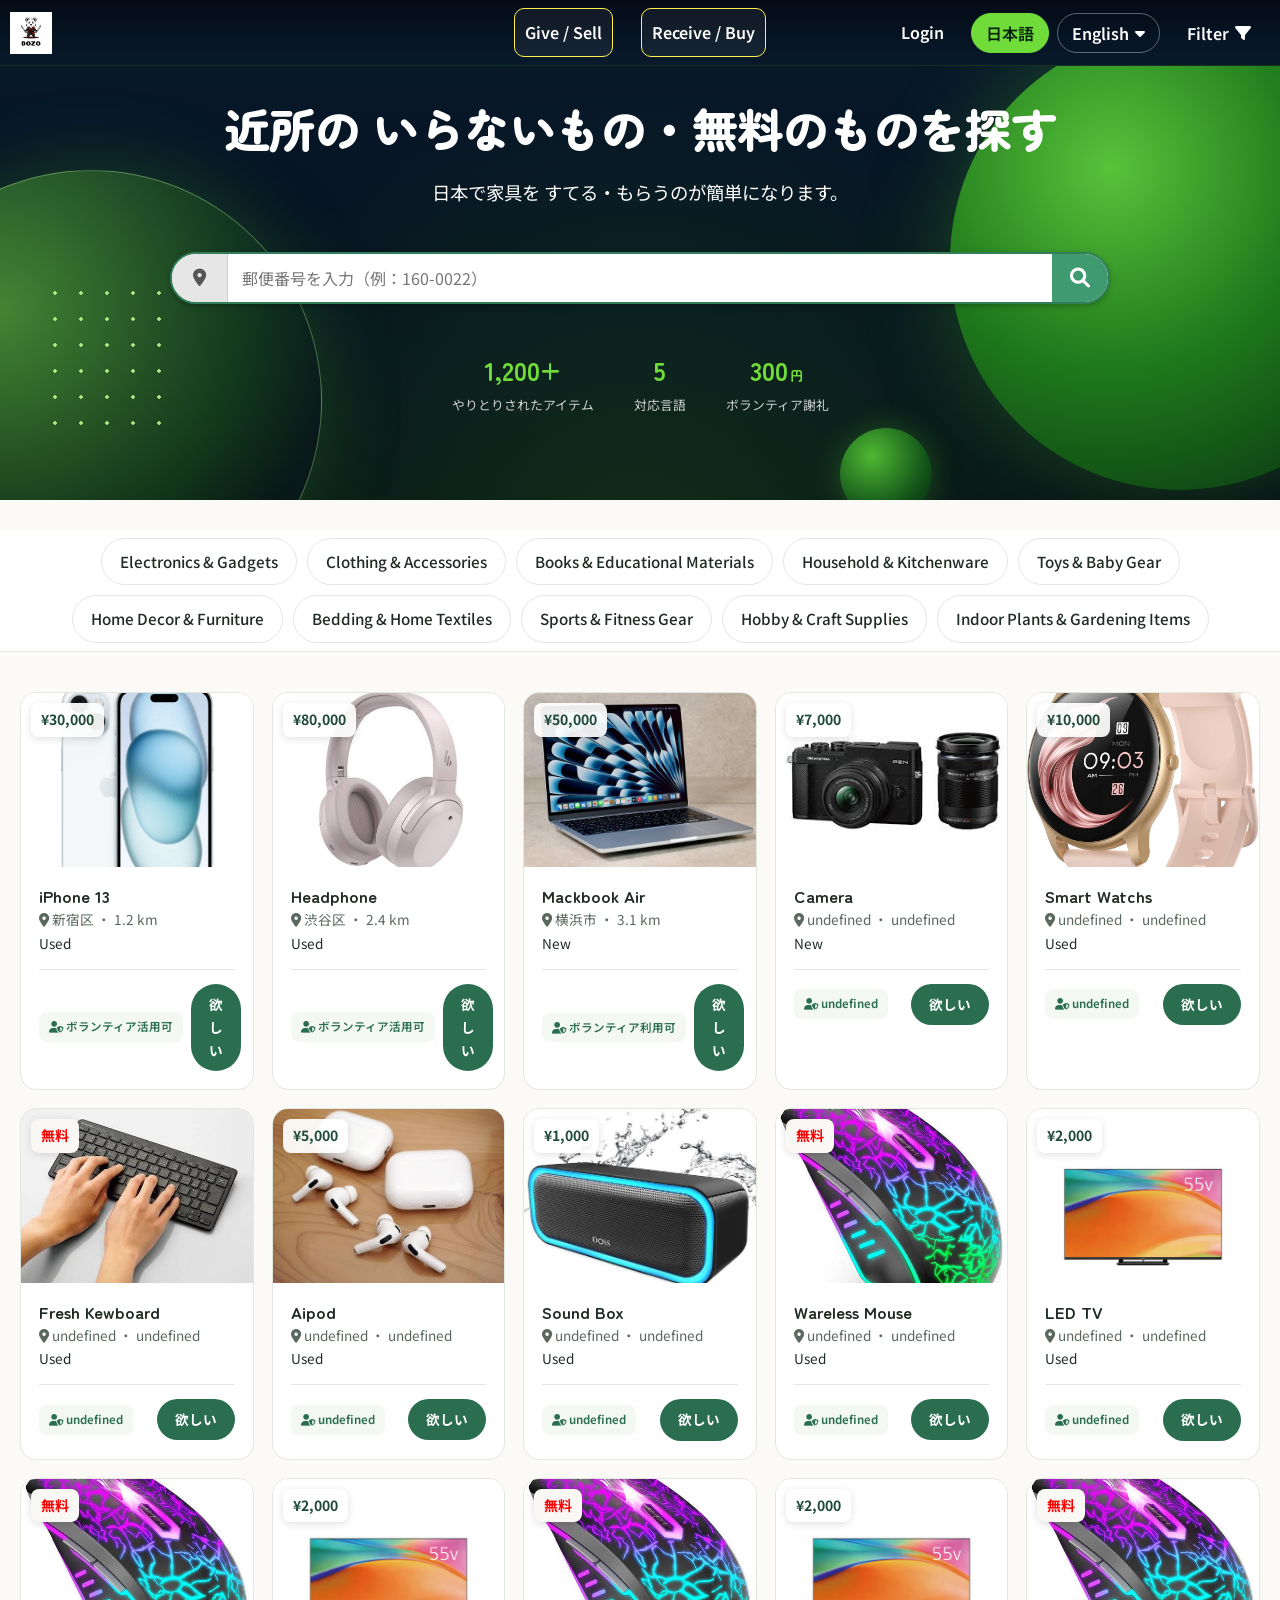
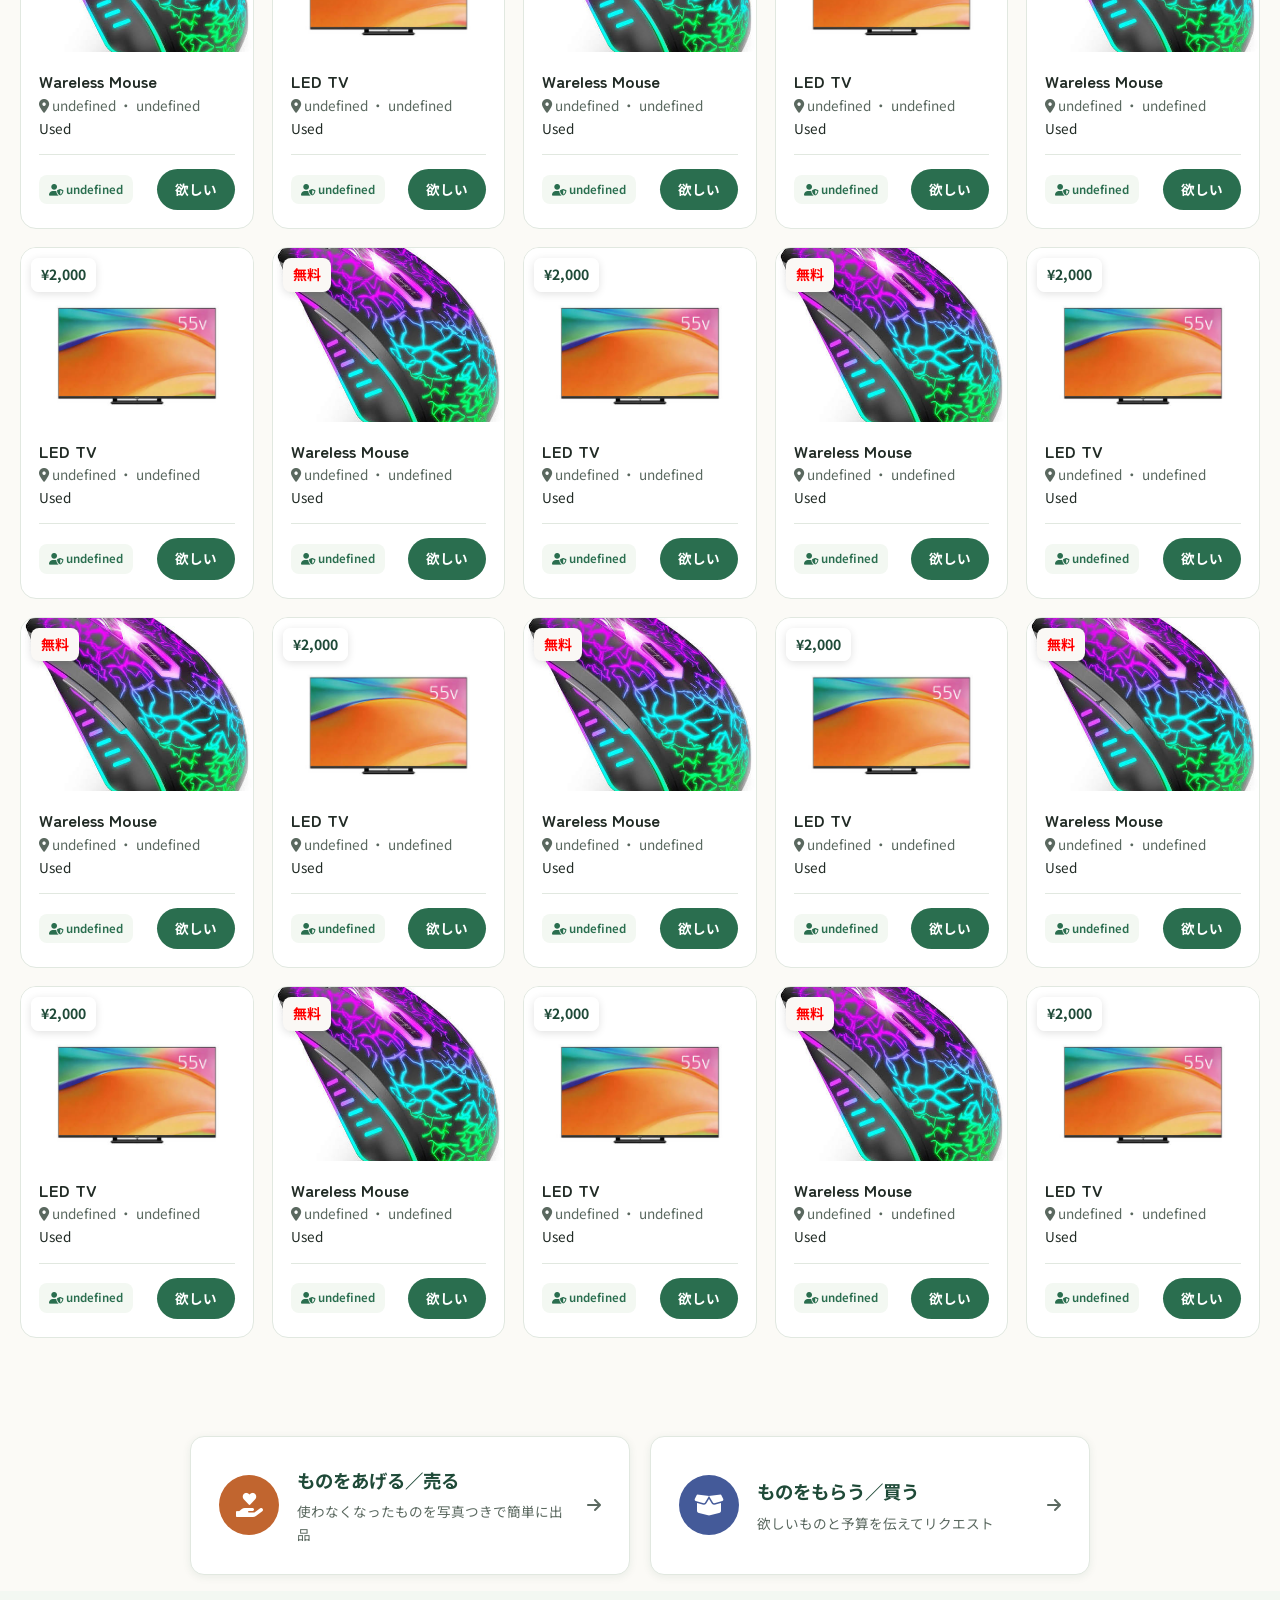
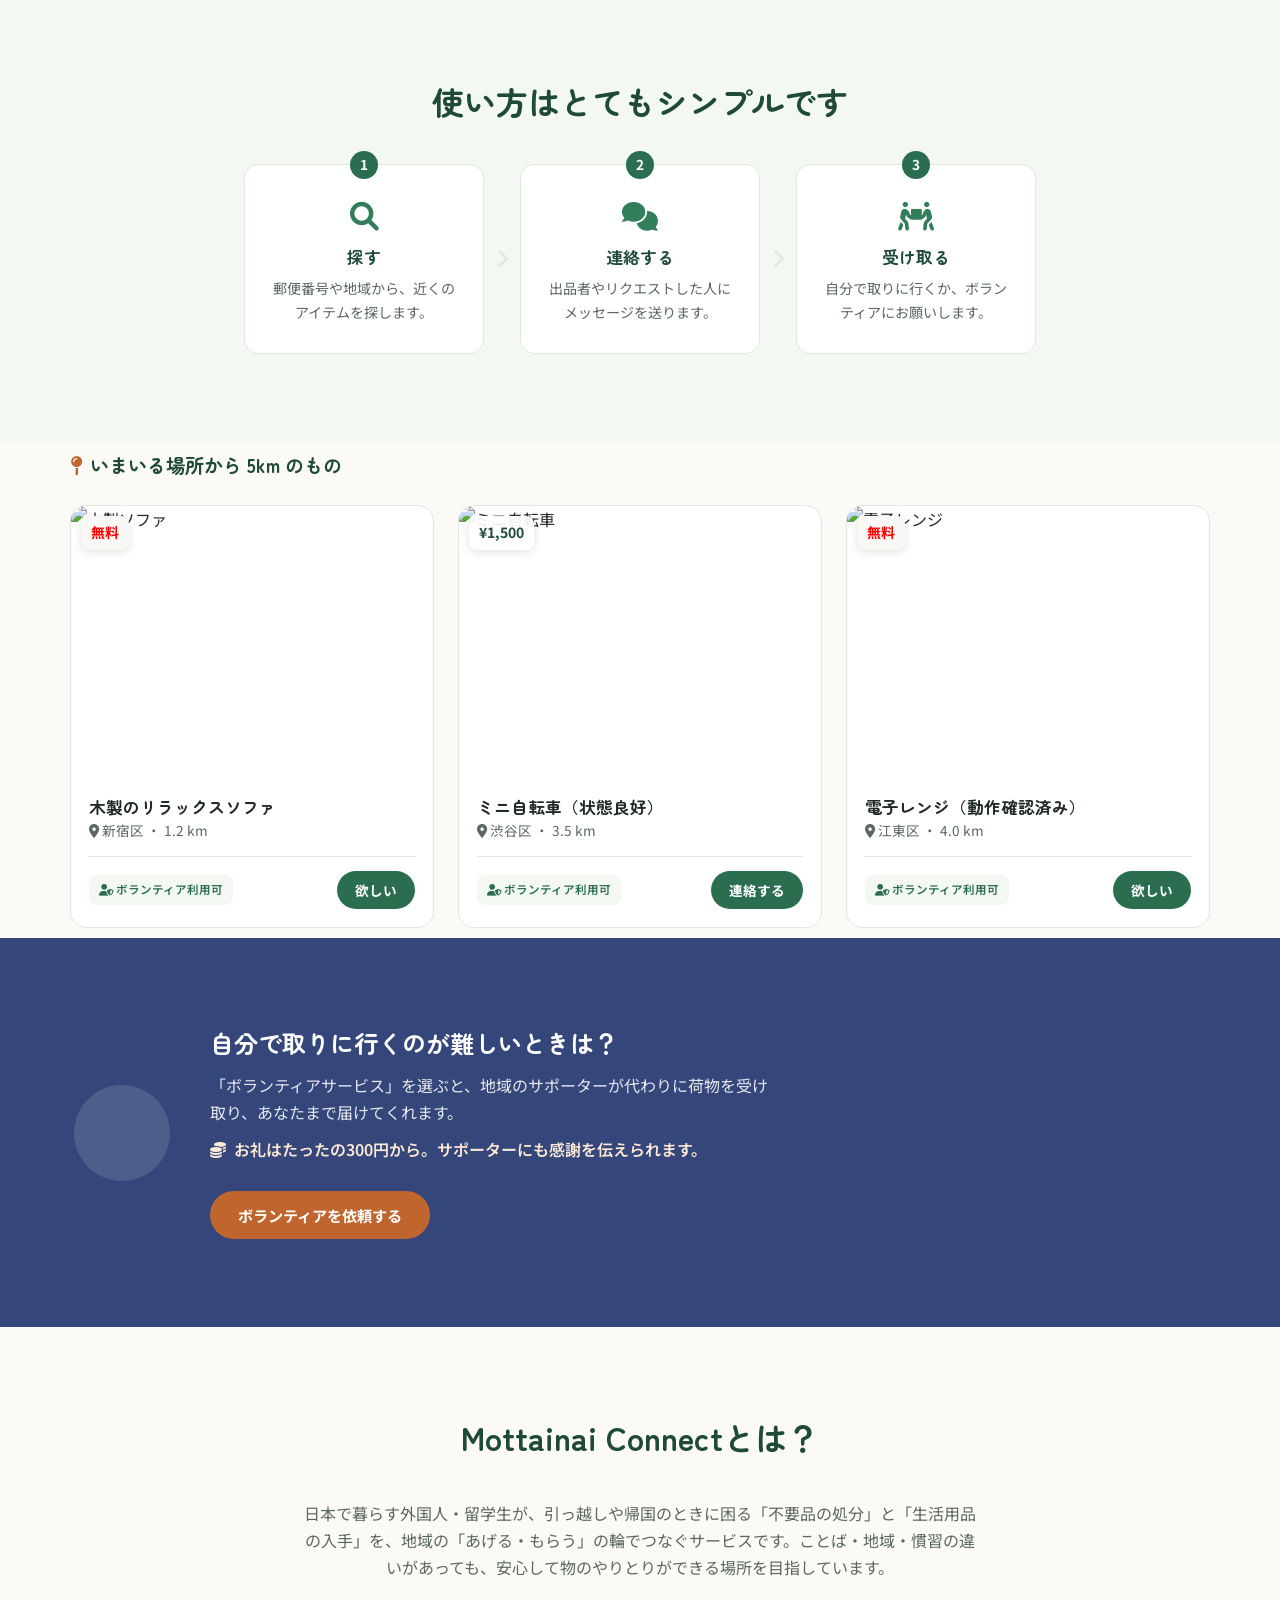
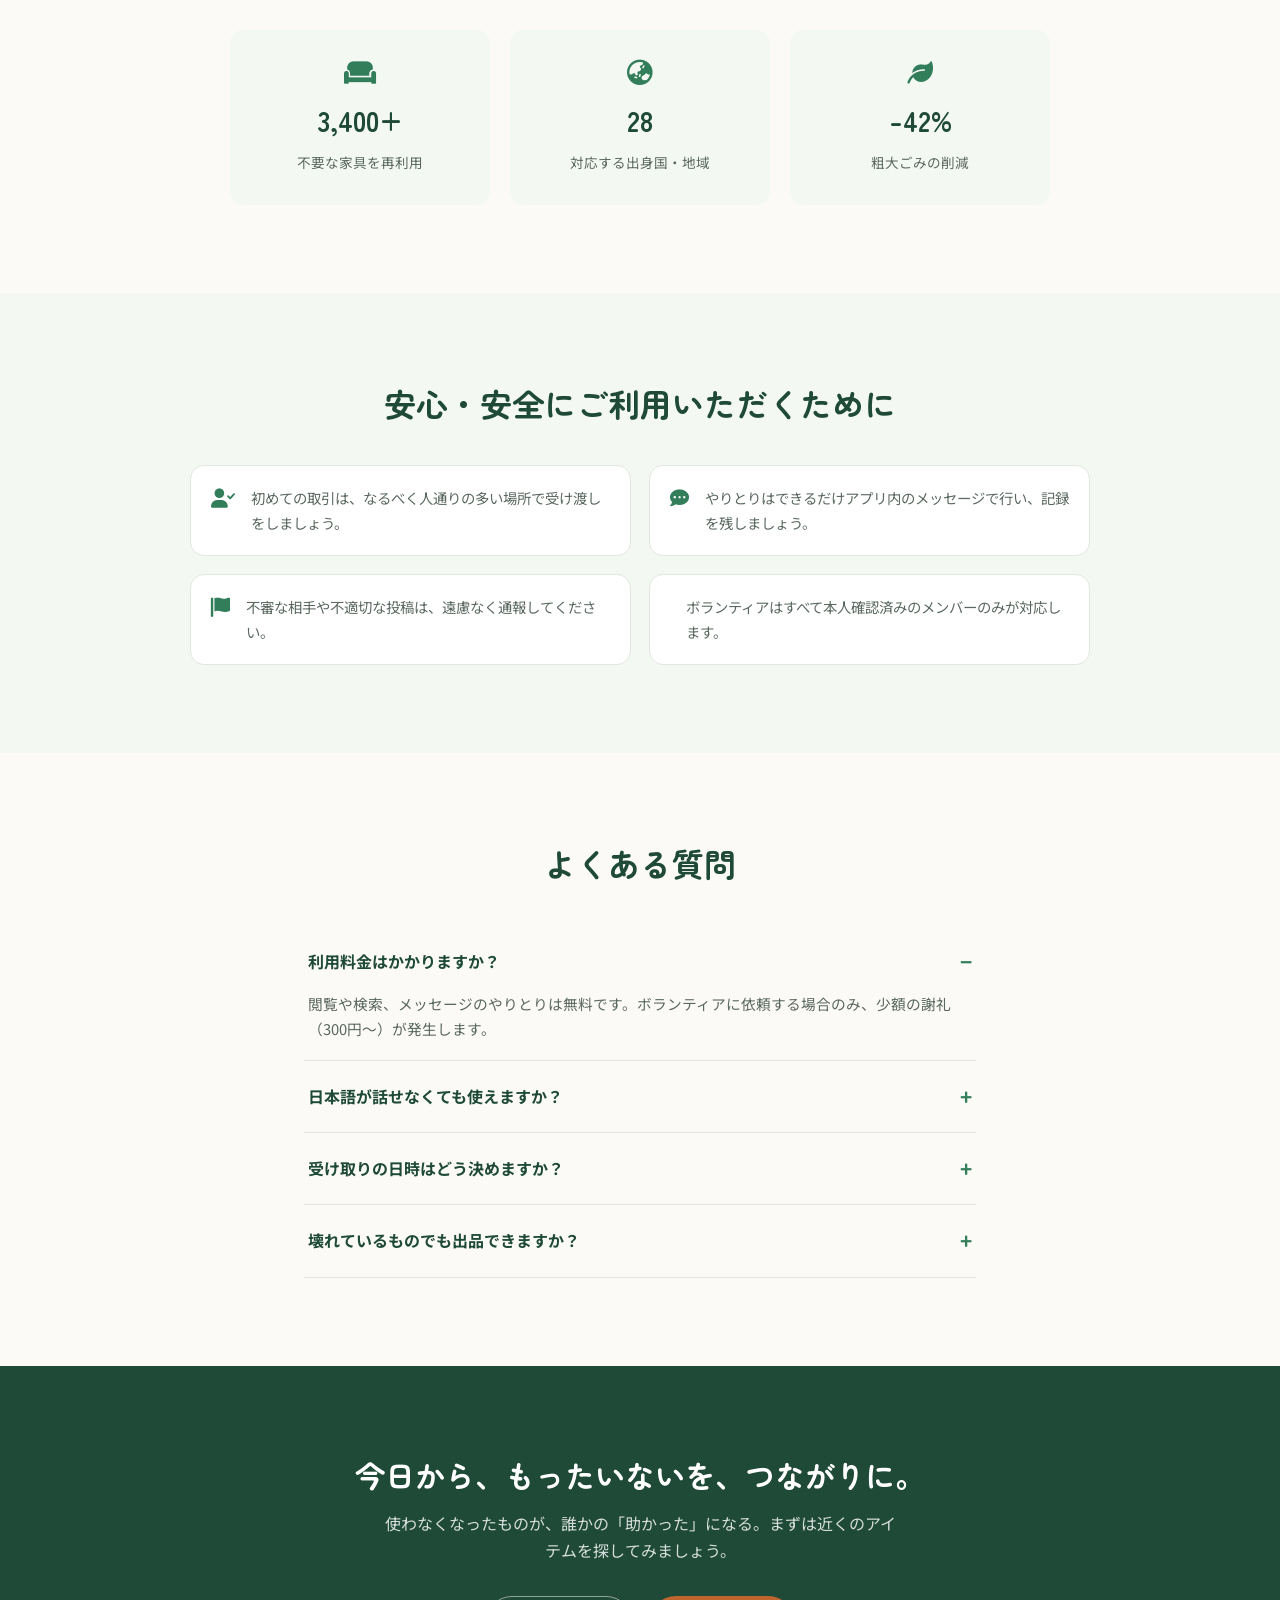
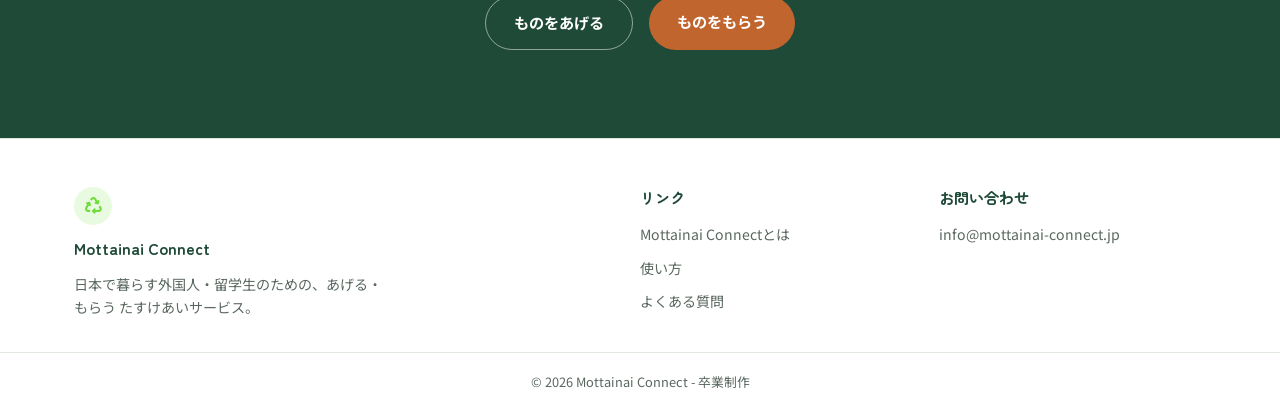
==== index.html @ af6ddc09 "continue" ====
<!DOCTYPE html>
<html lang="ja" id="html-tag">
<head>
<meta charset="UTF-8">
<meta name="viewport" content="width=device-width, initial-scale=1.0">
<title id="page-title">Mottainai Connect - 卒業制作</title>
<meta name="description" content="Mottainai Connect - 日本で暮らす外国人・留学生のための「あげる・もらう」たすけあいサービス">

<!-- Font Awesome (既存のまま) -->
<link rel="stylesheet" href="https://cdnjs.cloudflare.com/ajax/libs/font-awesome/6.0.0/css/all.min.css">

<!-- Google Fonts: 見出し用に丸みのある親しみやすい書体、本文用に多言語対応の書体を使用 -->
<link rel="preconnect" href="https://fonts.googleapis.com">
<link rel="preconnect" href="https://fonts.gstatic.com" crossorigin>
<link href="https://fonts.googleapis.com/css2?family=Zen+Maru+Gothic:wght@500;700;900&family=Noto+Sans+JP:wght@400;500;700&family=Noto+Sans+Bengali:wght@400;500;700&family=Noto+Sans+Devanagari:wght@400;500;700&family=Noto+Sans+SC:wght@400;500;700&family=Noto+Sans:wght@400;500;700&family=Noto+Sans+Tamil:wght@400;500;700&family=Noto+Sans+Myanmar:wght@400;500;700&family=Noto+Sans+KR:wght@400;500;700&display=swap" rel="stylesheet">

<link rel="stylesheet" href="css/style.css">
<link rel="stylesheet" href="css/navbar.css">
<link rel="stylesheet" href="css/filter.css">
<link rel="stylesheet" href="css/category.css">
<link rel="stylesheet" href="css/product-card.css">
</head>
<body>
    
    <!-- Shared header is inserted by js/components.js -->
    <div id="site-header"></div>
<!-- ==========================================================
     ヒーロー / 検索セクション
     ========================================================== -->
<section class="hero-section">
    <div class="hero-shape" aria-hidden="true"></div>
    <div class="container hero-inner">

        <h1 class="hero-title" id="hero-title" data-i18n="hero.title" data-i18n-html="true">
            近所の いらないもの・無料のものを探す
        </h1>
        <p class="hero-subtitle" id="hero-subtitle" data-i18n="hero.subtitle" data-i18n-html="true">
            日本で家具を すてる・もらうのが簡単になります。
        </p>

        <form class="search-box" id="search-form">
            <button type="button" class="location-button" id="location-button">
                <i class="fa-solid fa-location-dot"></i>
            </button>
            <input type="text" id="search-input" class="search-input" data-i18n-placeholder="hero.searchPlaceholder" placeholder="郵便番号を入力（例：160-0022）">
            <button type="submit" class="btn-search" id="btn-search" aria-label="検索">
                <i class="fa-solid fa-magnifying-glass"></i>
                <span class="sr-only"data-i18n="hero.searchBtn">検索</span>
            </button>
        </form>

        <div class="hero-stats">
            <div class="hero-stat">
                <span class="hero-stat-num">1,200+</span>
                <span class="hero-stat-label" data-i18n="hero.stat1">やりとりされたアイテム</span>
            </div>
            <div class="hero-stat">
                <span class="hero-stat-num">5</span>
                <span class="hero-stat-label" data-i18n="hero.stat2">対応言語</span>
            </div>
            <div class="hero-stat">
                <span class="hero-stat-num">300<span class="yen">円</span></span>
                <span class="hero-stat-label" data-i18n="hero.stat3">ボランティア謝礼</span>
            </div>
        </div>
    </div>
</section>

<!-- hero-section shesh -->

<!-- ===== Category section (NEW) ===== -->
<section class="category-section" id="categories">
    <nav class="cat-tabs" aria-label="Categories">
        <a href="#cat-electronics" data-i18n="cat.electronics">Electronics & Gadgets</a>
        <a href="#cat-clothing" data-i18n="cat.clothing">Clothing & Accessories</a>
        <a href="#cat-books" data-i18n="cat.books">Books & Educational Materials</a>
        <a href="#cat-household" data-i18n="cat.household">Household & Kitchenware</a>
        <a href="#cat-toy" data-i18n="cat.toys">Toys & Baby Gear</a>
        <a href="#cat-furniture" data-i18n="cat.furniture">Home Decor & Furniture</a>
        <a href="#cat-bedding" data-i18n="cat.bedding">Bedding & Home Textiles</a>
        <a href="#cat-sports" data-i18n="cat.sports">Sports & Fitness Gear</a>
        <a href="#cat-hobby" data-i18n="cat.hobby">Hobby & Craft Supplies</a>
        <a href="#cat-indoor" data-i18n="cat.gardening">Indoor Plants & Gardening Items</a>
    </nav>

</section>

<!-- ===== Product section ===== -->

<section class="products-section">
        <div class="product-grid" id="electronics-products">
        </div>
</section>


<!-- ==========================================================
     メインアクション（あげる／もらう）
     ========================================================== -->
<section class="action-section">
    <div class="container">
        <div class="action-grid">

            <a href="give-item.html" class="btn-action btn-give">
                <span class="action-icon"><i class="fa-solid fa-hand-holding-heart"></i></span>
                <span class="action-body">
                    <span class="action-text" data-i18n="actions.giveTitle">ものをあげる／売る</span>
                    <span class="action-desc" data-i18n="actions.giveDesc">使わなくなったものを写真つきで簡単に出品</span>
                </span>
                <i class="fa-solid fa-arrow-right action-arrow"></i>
            </a>

            <a href="receive-item.html" class="btn-action btn-receive">
                <span class="action-icon"><i class="fa-solid fa-box-open"></i></span>
                <span class="action-body">
                    <span class="action-text" data-i18n="actions.receiveTitle">ものをもらう／買う</span>
                    <span class="action-desc" data-i18n="actions.receiveDesc">欲しいものと予算を伝えてリクエスト</span>
                </span>
                <i class="fa-solid fa-arrow-right action-arrow"></i>
            </a>

        </div>
    </div>
</section>

<!-- ==========================================================
     使い方セクション（①探す→②連絡する→③受け取る）
     ========================================================== -->
<section class="how-section" id="how">
    <div class="container">
        <h2 class="section-title" data-i18n="how.title">使い方はとてもシンプルです</h2>
        <div class="how-grid">
            <div class="how-step">
                <span class="how-num">1</span>
                <i class="fa-solid fa-magnifying-glass how-icon"></i>
                <h3 data-i18n="how.step1Title">探す</h3>
                <p data-i18n="how.step1Desc">郵便番号や地域から、近くのアイテムを探します。</p>
            </div>
            <div class="how-connector" aria-hidden="true"><i class="fa-solid fa-chevron-right"></i></div>
            <div class="how-step">
                <span class="how-num">2</span>
                <i class="fa-solid fa-comments how-icon"></i>
                <h3 data-i18n="how.step2Title">連絡する</h3>
                <p data-i18n="how.step2Desc">出品者やリクエストした人にメッセージを送ります。</p>
            </div>
            <div class="how-connector" aria-hidden="true"><i class="fa-solid fa-chevron-right"></i></div>
            <div class="how-step">
                <span class="how-num">3</span>
                <i class="fa-solid fa-people-carry-box how-icon"></i>
                <h3 data-i18n="how.step3Title">受け取る</h3>
                <p data-i18n="how.step3Desc">自分で取りに行くか、ボランティアにお願いします。</p>
            </div>
        </div>
    </div>
</section>

<!-- ==========================================================
     近くのアイテム
     ========================================================== -->
<main class="container products-section">
    <h2 class="section-heading">
        <i class="fa-solid fa-map-pin pin-icon"></i>
        <span id="section-heading" data-i18n="products.heading">いまいる場所から 5km のもの</span>
    </h2>

    <div class="products-grid">

        <article class="product-card">
            <div class="card-image-box">
                <img src="https://images.unsplash.com/photo-1592078615290-033ee584e267?q=80&w=400" alt="木製ソファ" class="product-image" loading="lazy">
                <span class="badge badge-free" data-i18n="p1.badge">無料</span>
            </div>
            <div class="card-body">
                <div class="card-info">
                    <h3 class="product-title" data-i18n="p1.title">木製のリラックスソファ</h3>
                    <p class="product-meta"><i class="fa-solid fa-location-dot"></i> <span data-i18n="p1.location">新宿区</span> ・ <span data-i18n="p1.distance">1.2 km</span></p>
                </div>
                <div class="card-footer">
                    <span class="volunteer-badge"><i class="fa-solid fa-user-shield"></i> <span data-i18n="common.volunteerOk">ボランティア利用可</span></span>
                    <button class="btn-take" data-i18n="p1.btn">欲しい</button>
                </div>
            </div>
        </article>

        <article class="product-card">
            <div class="card-image-box">
                <img src="https://images.unsplash.com/photo-1485965120184-e220f721d03e?q=80&w=400" alt="ミニ自転車" class="product-image" loading="lazy">
                <span class="badge badge-price">¥1,500</span>
            </div>
            <div class="card-body">
                <div class="card-info">
                    <h3 class="product-title" data-i18n="p2.title">ミニ自転車（状態良好）</h3>
                    <p class="product-meta"><i class="fa-solid fa-location-dot"></i> <span data-i18n="p2.location">渋谷区</span> ・ <span data-i18n="p2.distance">3.5 km</span></p>
                </div>
                <div class="card-footer">
                    <span class="volunteer-badge"><i class="fa-solid fa-user-shield"></i> <span data-i18n="common.volunteerOk">ボランティア利用可</span></span>
                    <button class="btn-take" data-i18n="p2.btn">連絡する</button>
                </div>
            </div>
        </article>

        <article class="product-card">
            <div class="card-image-box">
                <img src="https://images.unsplash.com/photo-1584568694244-14fbdf83bd30?q=80&w=400" alt="電子レンジ" class="product-image" loading="lazy">
                <span class="badge badge-free" data-i18n="p1.badge">無料</span>
            </div>
            <div class="card-body">
                <div class="card-info">
                    <h3 class="product-title" data-i18n="p3.title">電子レンジ（動作確認済み）</h3>
                    <p class="product-meta"><i class="fa-solid fa-location-dot"></i> <span data-i18n="p3.location">江東区</span> ・ <span data-i18n="p3.distance">4.0 km</span></p>
                </div>
                <div class="card-footer">
                    <span class="volunteer-badge"><i class="fa-solid fa-user-shield"></i> <span data-i18n="common.volunteerOk">ボランティア利用可</span></span>
                    <button class="btn-take" data-i18n="p1.btn">欲しい</button>
                </div>
            </div>
        </article>

    </div>
</main>

<!-- ==========================================================
     ボランティアセクション
     ========================================================== -->
<section class="volunteer-section">
    <div class="container volunteer-inner">
        <div class="volunteer-icon"><i class="fa-solid fa-hands-holding-circle"></i></div>
        <div class="volunteer-text">
            <h2 data-i18n="volunteer.title">自分で取りに行くのが難しいときは？</h2>
            <p data-i18n="volunteer.body">「ボランティアサービス」を選ぶと、地域のサポーターが代わりに荷物を受け取り、あなたまで届けてくれます。</p>
            <p class="volunteer-bonus"><i class="fa-solid fa-coins"></i> <span data-i18n="volunteer.bonus">お礼はたったの300円から。サポーターにも感謝を伝えられます。</span></p>
            <button class="btn-cta-volunteer" data-i18n="volunteer.cta">ボランティアを依頼する</button>
        </div>
    </div>
</section>

<!-- ==========================================================
     Mottainai Connectとは？ / 統計
     ========================================================== -->
<section class="about-section" id="about">
    <div class="container">
        <h2 class="section-title" data-i18n="about.title">Mottainai Connectとは？</h2>
        <p class="about-body" data-i18n="about.body">日本で暮らす外国人・留学生が、引っ越しや帰国のときに困る「不要品の処分」と「生活用品の入手」を、地域の「あげる・もらう」の輪でつなぐサービスです。ことば・地域・慣習の違いがあっても、安心して物のやりとりができる場所を目指しています。</p>

        <div class="stats-grid">
            <div class="stat-card">
                <i class="fa-solid fa-couch stat-icon"></i>
                <span class="stat-num">3,400+</span>
                <span class="stat-label" data-i18n="stats.stat1">不要な家具を再利用</span>
            </div>
            <div class="stat-card">
                <i class="fa-solid fa-earth-asia stat-icon"></i>
                <span class="stat-num">28</span>
                <span class="stat-label" data-i18n="stats.stat2">対応する出身国・地域</span>
            </div>
            <div class="stat-card">
                <i class="fa-solid fa-leaf stat-icon"></i>
                <span class="stat-num">-42%</span>
                <span class="stat-label" data-i18n="stats.stat3">粗大ごみの削減</span>
            </div>
        </div>
    </div>
</section>

<!-- ==========================================================
     安全に使うためのガイドライン
     ========================================================== -->
<section class="safety-section">
    <div class="container">
        <h2 class="section-title" data-i18n="safety.title">安心・安全にご利用いただくために</h2>
        <div class="safety-grid">
            <div class="safety-item">
                <i class="fa-solid fa-user-check"></i>
                <p data-i18n="safety.item1">初めての取引は、なるべく人通りの多い場所で受け渡しをしましょう。</p>
            </div>
            <div class="safety-item">
                <i class="fa-solid fa-comment-dots"></i>
                <p data-i18n="safety.item2">やりとりはできるだけアプリ内のメッセージで行い、記録を残しましょう。</p>
            </div>
            <div class="safety-item">
                <i class="fa-solid fa-flag"></i>
                <p data-i18n="safety.item3">不審な相手や不適切な投稿は、遠慮なく通報してください。</p>
            </div>
            <div class="safety-item">
                <i class="fa-solid fa-shield-heart"></i>
                <p data-i18n="safety.item4">ボランティアはすべて本人確認済みのメンバーのみが対応します。</p>
            </div>
        </div>
    </div>
</section>

<!-- ==========================================================
     FAQ
     ========================================================== -->
<section class="faq-section" id="faq">
    <div class="container max-width-md">
        <h2 class="section-title" data-i18n="faq.title">よくある質問</h2>

        <details class="faq-item" open>
            <summary data-i18n="faq.q1">利用料金はかかりますか？</summary>
            <p data-i18n="faq.a1">閲覧や検索、メッセージのやりとりは無料です。ボランティアに依頼する場合のみ、少額の謝礼（300円〜）が発生します。</p>
        </details>
        <details class="faq-item">
            <summary data-i18n="faq.q2">日本語が話せなくても使えますか？</summary>
            <p data-i18n="faq.a2">はい。やさしい日本語のほか、英語・ベンガル語・ネパール語・中国語に対応しています。右上の言語ボタンから切り替えられます。</p>
        </details>
        <details class="faq-item">
            <summary data-i18n="faq.q3">受け取りの日時はどう決めますか？</summary>
            <p data-i18n="faq.a3">出品者・希望者どうしでメッセージをやりとりし、都合の良い日時と場所を相談して決めます。</p>
        </details>
        <details class="faq-item">
            <summary data-i18n="faq.q4">壊れているものでも出品できますか？</summary>
            <p data-i18n="faq.a4">状態は必ず正直に記載してください。「ジャンク品」として、部品取りや修理目的で欲しい人が見つかることもあります。</p>
        </details>
    </div>
</section>

<!-- ==========================================================
     最終CTA
     ========================================================== -->
<section class="final-cta-section">
    <div class="container final-cta-inner">
        <h2 data-i18n="finalcta.title">今日から、もったいないを、つながりに。</h2>
        <p data-i18n="finalcta.body">使わなくなったものが、誰かの「助かった」になる。まずは近くのアイテムを探してみましょう。</p>
        <div class="final-cta-buttons">
            <a href="give-item.html" class="btn-cta-outline" data-i18n="finalcta.giveBtn">ものをあげる</a>
            <a href="receive-item.html" class="btn-cta-solid" data-i18n="finalcta.receiveBtn">ものをもらう</a>
        </div>
    </div>
</section>

<!-- ==========================================================
     フッター
     ========================================================== -->
<footer class="site-footer">
    <div class="container footer-grid">
        <div class="footer-brand">
            <span class="logo-icon"><i class="fa-solid fa-recycle"></i></span>
            <span class="logo-text">Mottainai Connect</span>
            <p data-i18n="footer.tagline">日本で暮らす外国人・留学生のための、あげる・もらう たすけあいサービス。</p>
        </div>
        <div class="footer-links">
            <h4 data-i18n="footer.linksTitle">リンク</h4>
            <a href="#about" data-i18n="nav.about">Mottainai Connectとは</a>
            <a href="#how" data-i18n="nav.how">使い方</a>
            <a href="#faq" data-i18n="nav.faq">よくある質問</a>
        </div>
        <div class="footer-contact">
            <h4 data-i18n="footer.contact">お問い合わせ</h4>
            <p>info@mottainai-connect.jp</p>
        </div>
    </div>
    <div class="footer-bottom">
        <p data-i18n="footer.rights">© 2026 Mottainai Connect - 卒業制作</p>
    </div>
</footer>

<script src="js/lang.js"></script>
<script src="js/storage.js"></script>
<script src="js/components.js"></script>
<script src="js/filter.js"></script>
<script src="js/index.js"></script>
<script src="js/products.js"></script>
<script src="js/product-display.js"></script>

<script src="js/i18n/i18n.js"></script>

</body>
</html>
---- css/style.css ----
/* ==========================================================================
   Mottainai Connect ― メインスタイルシート
   設計思想:
   ・グリーン（信頼・エコ）＋ 柿色（persimmon / 温かみ）の2トーン配色
   ・見出しは丸みのあるゴシック体、本文は多言語対応フォント
   ・角丸やシャドウは「意味のある場所」だけに使い、統一感を出す
   ========================================================================== */

/* --------------------------------------------------------------------
   0. デザイントークン（色・フォント・余白をここで一括管理）
   -------------------------------------------------------------------- */
:root {
    /* 色 */
    --green-900: #1f4a38;
    --green-700: #2a6e4f;
    --green-600: #327d5a;
    --green-500: #3f9a70;
    --green-100: #e7f0e8;
    --green-50:  #f3f8f2;

    --kaki-600: #c1652f;   /* 柿色：あげる／CTA の差し色 */
    --kaki-700: #a34f22;

    --indigo-600: #445a99; /* もらう用の落ち着いた藍色 */
    --indigo-700: #35477a;

    --paper: #fbfaf6;      /* 背景（純白よりわずかに温かい） */
    --surface: #ffffff;
    --ink: #212b25;        /* 本文・見出し色（純黒を避ける） */
    --ink-soft: #5a685f;
    --line: #e1e8e0;

    /* フォント */
    --font-display: 'Zen Maru Gothic', 'Noto Sans JP', 'Noto Sans Bengali', 'Noto Sans Devanagari', 'Noto Sans SC', 'Noto Sans Tamil', 'Noto Sans Myanmar', 'Noto Sans KR', 'Noto Sans', sans-serif;
    --font-body: 'Noto Sans JP', 'Noto Sans Bengali', 'Noto Sans Devanagari', 'Noto Sans SC', 'Noto Sans Tamil', 'Noto Sans Myanmar', 'Noto Sans KR', 'Noto Sans', sans-serif;

    /* 余白・角丸 */
    --radius-sm: 8px;
    --radius-md: 14px;
    --radius-pill: 999px;
    --shadow-sm: 0 2px 8px rgba(31, 74, 56, 0.08);
    --shadow-md: 0 12px 28px rgba(31, 74, 56, 0.12);
    --section-space: 88px;
}

/* --------------------------------------------------------------------
   1. リセット & 基本設定
   -------------------------------------------------------------------- */
* { margin: 0; padding: 0; box-sizing: border-box; }

html { scroll-behavior: smooth; }

body {
    background-color: var(--paper);
    font-family: var(--font-body);
    color: var(--ink);
    line-height: 1.7;
    font-size: 16px;
    -webkit-font-smoothing: antialiased;
}

h1, h2, h3, h4 {
    font-family: var(--font-display);
    color: var(--green-900);
    line-height: 1.4;
    font-weight: 700;
}

a { color: inherit; text-decoration: none; }

img { max-width: 100%; display: block; }

button { font-family: inherit; }

/* ふりがな（ruby）の見た目調整 */
/* ruby { ruby-position: over; }
rt {
    font-size: 0.5em;
    color: inherit;
    opacity: 0.75;
    letter-spacing: 0.02em;
} */

/* キーボード操作時のフォーカスを見やすく */
a:focus-visible,
button:focus-visible,
input:focus-visible,
summary:focus-visible {
    outline: 3px solid var(--green-500);
    outline-offset: 2px;
}

/* 動きを減らす設定をしているユーザーへの配慮 */
@media (prefers-reduced-motion: reduce) {
    * { animation: none !important; transition: none !important; }
    html { scroll-behavior: auto; }
}

.container {
    width: 100%;
    max-width: 1180px;
    margin: 0 auto;
    padding: 0 24px;
}
.max-width-md { max-width: 720px; }

.section-title {
    font-size: clamp(1.5rem, 2.6vw, 2rem);
    text-align: center;
    margin-bottom: 40px;
}

/* --------------------------------------------------------------------
   2. ヘッダー
   -------------------------------------------------------------------- */
.main-header {
    background-color: var(--surface);
    border-bottom: 1px solid var(--line);
    position: sticky;
    top: 0;
    z-index: 100;
}

.header-container {
    width: 100%;
    display: flex;
    align-items: center;
    justify-content: space-between;
    gap: 24px;
    padding: 12px 16px 12px 10px;
}

.logo {
    display: flex;
    align-items: center;
    gap: 10px;
    font-family: var(--font-display);
    font-weight: 700;
    font-size: 1.25rem;
    color: #ffffff;
    flex-shrink: 0;
    margin: 0;
    padding-left: 0;
}
.logo-icon {
    display: inline-flex;
    align-items: center;
    justify-content: center;
    width: 38px;
    height: 38px;
    border-radius: 50%;
    background: var(--green-100);
    color: var(--green-700);
    font-size: 1.05rem;
}
.logo-text em { font-style: normal; color: var(--kaki-600); }

.main-nav {
    display: flex;
    align-items: center;
    gap: 28px;
    font-size: 0.95rem;
    font-weight: 500;
}
.main-nav a { color: var(--ink-soft); transition: color 0.15s; }
.main-nav a:hover { color: var(--green-700); }
.main-nav .nav-cta-give,
.main-nav .nav-cta-receive {
    padding: 8px 16px;
    border-radius: var(--radius-pill);
    font-weight: 700;
    color: #fff !important;
}
.main-nav .nav-cta-give { background: var(--kaki-600); }
.main-nav .nav-cta-give:hover { background: var(--kaki-700); }
.main-nav .nav-cta-receive { background: var(--indigo-600); }
.main-nav .nav-cta-receive:hover { background: var(--indigo-700); }

.header-right { display: flex; align-items: center; gap: 12px; }

.lang-buttons { display: flex; align-items: center; gap: 8px; }

.btn-lang {
    background-color: var(--green-50);
    color: var(--green-900);
    border: 1px solid var(--line);
    padding: 7px 14px;
    border-radius: var(--radius-pill);
    font-size: 0.85rem;
    font-weight: 600;
    cursor: pointer;
    transition: background-color 0.15s, color 0.15s;
    display: flex;
    align-items: center;
    gap: 6px;
}
.btn-lang:hover { background-color: var(--green-100); }
.btn-lang.active { background-color: var(--green-700); color: #fff; border-color: var(--green-700); }

.dropdown { position: relative; }
.dropdown-content {
    display: none;
    position: absolute;
    right: 0;
    top: calc(100% + 8px);
    background: var(--surface);
    min-width: 170px;
    max-height: 320px;
    overflow-y: auto;
    box-shadow: var(--shadow-md);
    border-radius: var(--radius-sm);
    border: 1px solid var(--line);
    z-index: 100;
}
.dropdown-content button {
    display: block;
    width: 100%;
    padding: 10px 16px;
    border: none;
    background: none;
    text-align: left;
    font-size: 0.875rem;
    color: var(--ink);
    cursor: pointer;
}
.dropdown-content button:hover { background: var(--green-50); color: var(--green-700); }
.dropdown:hover .dropdown-content,
.dropdown:focus-within .dropdown-content { display: block; }

.menu-toggle {
    display: none;
    border: none;
    background: none;
    font-size: 1.4rem;
    color: var(--green-900);
    cursor: pointer;
    padding: 4px 8px;
}

.mobile-nav {
    display: none;
    flex-direction: column;
    border-top: 1px solid var(--line);
    background: var(--surface);
}
.mobile-nav a {
    padding: 14px 24px;
    border-bottom: 1px solid var(--line);
    font-weight: 500;
    color: var(--ink);
}
.mobile-nav.open { display: flex; }

/* --------------------------------------------------------------------
   3. ヒーロー / 検索セクション
   -------------------------------------------------------------------- */
.hero-section {
    position: relative;
    overflow: hidden;
    background: linear-gradient(180deg, var(--green-50) 0%, var(--paper) 100%);
    padding: 64px 0 56px;
    border-bottom: 1px solid var(--line);
}

/* 有機的な「葉っぱ」型のシルエットで、リサイクル／循環のイメージを表現 */
.hero-shape {
    position: absolute;
    top: -120px;
    right: -140px;
    width: 480px;
    height: 480px;
    background: radial-gradient(circle at 30% 30%, var(--green-100), transparent 70%);
    border-radius: 42% 58% 65% 35% / 45% 40% 60% 55%;
    z-index: 0;
}

.hero-inner {
    position: relative;
    z-index: 1;
    text-align: center;
}

.hero-title {
    font-size: clamp(1.6rem, 4vw, 2.4rem);
    max-width: 720px;
    margin: 0 auto 16px;
}

.hero-subtitle {
    font-family: var(--font-body);
    font-weight: 400;
    color: var(--ink-soft);
    font-size: 1.05rem;
    max-width: 560px;
    margin: 0 auto 32px;
}

/* ---------- Search box (Amazon style) ---------- */

.sr-only {
    position: absolute; width: 1px; height: 1px; padding: 0; margin: -1px;
    overflow: hidden; clip: rect(0, 0, 0, 0); white-space: nowrap; border: 0;
}

.search-box {
    display: flex;
    align-items: center;

    width: 100%;
    max-width: 940px;
    margin: 0 auto;
    padding: 0;
    overflow: hidden;

    background: #fff;
    border: 2px solid var(--green-600);
    border-radius: var(--radius-pill);
    box-shadow: 0 2px 6px rgba(0, 0, 0, 0.25);

    transition: border-color 0.15s ease, box-shadow 0.15s ease;
}

.search-box:focus-within {
    border-color: var(--green-600);
    box-shadow: 0 0 0 3px var(--green-900);
}

.location-button {
    display: flex;
    align-items: center;
    justify-content: center;
    flex-shrink: 0;

    width: 56px;
    height: 48px;

    color: #555;
    background: #e6e6e6;
    border: none;
    border-right: 1px solid #cdcdcd;
    cursor: pointer;
    font-size: 1.1rem;

    transition: background-color 0.2s ease;
}

.location-button:hover { background: #d4d4d4; color: #111; }

.search-input {
    flex: 1;
    min-width: 0;
    height: 48px;
    padding: 0 14px;

    border: none;
    outline: none;
    background: #fff;

    color: #111;
    font-size: 1rem;
    font-family: inherit;
}
.search-input::placeholder { color: #767676; }

.btn-search {
    display: flex;
    align-items: center;
    justify-content: center;
    flex-shrink: 0;

    width: 56px;
    height: 48px;
    padding: 0;

    border: none;
    background: var(--green-500);
    color: #ffffff;
    font-size: 1.25rem;
    cursor: pointer;

    transition: background-color 0.2s ease;
}
.btn-search:hover { background: var(--green-600); }

.hero-stats {
    display: flex;
    justify-content: center;
    gap: 40px;
    margin-top: 44px;
    flex-wrap: wrap;
}
.hero-stat { display: flex; flex-direction: column; align-items: center; gap: 2px; }
.hero-stat-num { font-family: var(--font-display); font-size: 1.6rem; font-weight: 700; color: var(--green-800, var(--green-700)); }
.hero-stat-num .yen { font-size: 0.85rem; margin-left: 2px; }
.hero-stat-label { font-size: 0.8rem; color: var(--ink-soft); }

/* --------------------------------------------------------------------
   Category section
   -------------------------------------------------------------------- */
.category-section { background: var(--surface); }

.cat-tabs {
    display: flex;
    justify-content: center;
    gap: 36px;
    padding: 18px 24px;
    border-bottom: 1px solid var(--line);
    overflow-x: auto;          /* mobile e scroll hobe */
    white-space: nowrap;
}
.cat-tabs a { color: var(--ink-soft); font-size: 1.1rem; }
.cat-tabs a:hover { color: var(--green-700); }

.cat-grid {
    display: grid;
    grid-template-columns: repeat(2, 1fr);
    gap: 16px;
    padding-top: 28px;
    padding-bottom: 28px;
}
.cat-card {
    display: flex;
    flex-direction: column;
    border: 2px solid var(--ink);
    border-radius: var(--radius-md);
    overflow: hidden;
    background: var(--surface);
    transition: border-color 0.15s, box-shadow 0.15s;
}
.cat-card:hover { border-color: var(--neon); box-shadow: var(--shadow-md); }
.cat-title {
    padding: 16px;
    text-align: center;
    background: #f4f4f4;
    color: var(--ink);
}
.cat-card img { width: 100%; aspect-ratio: 4 / 3; object-fit: cover; }

@media (min-width: 720px) { .cat-grid { grid-template-columns: repeat(3, 1fr); } }
@media (min-width: 980px) { .cat-grid { grid-template-columns: repeat(4, 1fr); } }

/* --------------------------------------------------------------------
   4. あげる／もらう アクションカード
   -------------------------------------------------------------------- */
.action-section { padding: var(--section-space) 0 16px; }

.action-grid {
    display: grid;
    grid-template-columns: 1fr;
    gap: 20px;
    max-width: 900px;
    margin: 0 auto;
}
@media (min-width: 720px) {
    .action-grid { grid-template-columns: repeat(2, 1fr); }
}

.btn-action {
    display: flex;
    align-items: center;
    gap: 18px;
    padding: 28px;
    border-radius: var(--radius-md);
    background: var(--surface);
    border: 1px solid var(--line);
    box-shadow: var(--shadow-sm);
    color: var(--ink);
    transition: transform 0.18s ease, box-shadow 0.18s ease, border-color 0.18s ease;
}
.btn-action:hover { transform: translateY(-3px); box-shadow: var(--shadow-md); }

.btn-give:hover { border-color: var(--kaki-600); }
.btn-receive:hover { border-color: var(--indigo-600); }

.action-icon {
    flex-shrink: 0;
    width: 60px;
    height: 60px;
    border-radius: 50%;
    display: flex;
    align-items: center;
    justify-content: center;
    font-size: 1.5rem;
    color: #fff;
}
.btn-give .action-icon { background: var(--kaki-600); }
.btn-receive .action-icon { background: var(--indigo-600); }

.action-body { display: flex; flex-direction: column; gap: 4px; flex: 1; }
.action-text { font-size: 1.15rem; font-weight: 700; color: var(--green-900); }
.action-desc { font-size: 0.85rem; color: var(--ink-soft); }
.action-arrow { color: var(--ink-soft); transition: transform 0.18s; }
.btn-action:hover .action-arrow { transform: translateX(4px); color: var(--green-700); }

/* --------------------------------------------------------------------
   5. 使い方セクション（①→②→③）
   -------------------------------------------------------------------- */
.how-section { padding: var(--section-space) 0; background: var(--green-50); }

.how-grid {
    display: flex;
    align-items: stretch;
    justify-content: center;
    gap: 12px;
    flex-wrap: wrap;
}
.how-step {
    background: var(--surface);
    border: 1px solid var(--line);
    border-radius: var(--radius-md);
    padding: 28px 22px;
    width: 240px;
    text-align: center;
    position: relative;
}
.how-num {
    position: absolute;
    top: -14px;
    left: 50%;
    transform: translateX(-50%);
    background: var(--green-700);
    color: #fff;
    width: 28px;
    height: 28px;
    border-radius: 50%;
    font-size: 0.85rem;
    font-weight: 700;
    display: flex;
    align-items: center;
    justify-content: center;
}
.how-icon { font-size: 1.8rem; color: var(--green-600); margin: 10px 0 14px; }
.how-step h3 { font-size: 1.05rem; margin-bottom: 8px; }
.how-step p { font-size: 0.88rem; color: var(--ink-soft); }
.how-connector { display: flex; align-items: center; color: var(--line); font-size: 1.2rem; }

@media (max-width: 720px) {
    .how-grid { flex-direction: column; align-items: center; }
    .how-connector { transform: rotate(90deg); margin: -4px 0; }
}

/* --------------------------------------------------------------------
   6. 近くのアイテム（商品カード）
   -------------------------------------------------------------------- */
.products-section { padding: var(--section-space) 0; }

.section-heading {
    font-size: 1.2rem;
    color: var(--green-900);
    margin-bottom: 26px;
    display: flex;
    align-items: center;
    gap: 8px;
}
.pin-icon { color: var(--kaki-600); }

.products-grid {
    display: grid;
    grid-template-columns: 1fr;
    gap: 24px;
}
@media (min-width: 620px) { .products-grid { grid-template-columns: repeat(2, 1fr); } }
@media (min-width: 980px) { .products-grid { grid-template-columns: repeat(3, 1fr); } }

.product-card {
    background: var(--surface);
    border: 1px solid var(--line);
    border-radius: var(--radius-md);
    overflow: hidden;
    display: flex;
    flex-direction: column;
    transition: box-shadow 0.18s ease, transform 0.18s ease;
}
.product-card:hover { box-shadow: var(--shadow-md); transform: translateY(-2px); }

.card-image-box { position: relative; overflow: hidden; aspect-ratio: 4 / 3; }
.product-image { width: 100%; height: 100%; object-fit: cover; transition: transform 0.35s ease; }
.product-card:hover .product-image { transform: scale(1.06); }

.badge {
    position: absolute;
    top: 10px;
    left: 10px;
    font-size: 0.72rem;
    font-weight: 700;
    padding: 5px 12px;
    border-radius: var(--radius-pill);
    color: #fff;
}
.badge-free { background-color: var(--green-600); }
.badge-price { background-color: var(--kaki-600); }

.card-body { padding: 18px; display: flex; flex-direction: column; gap: 14px; flex: 1; }
.product-title { font-size: 1.05rem; color: var(--ink); }
.product-meta { font-size: 0.85rem; color: var(--ink-soft); }

.card-footer {
    border-top: 1px solid var(--line);
    padding-top: 14px;
    display: flex;
    align-items: center;
    justify-content: space-between;
    gap: 8px;
    margin-top: auto;
}
.volunteer-badge {
    font-size: 0.72rem;
    background: var(--green-50);
    color: var(--green-700);
    padding: 5px 10px;
    border-radius: var(--radius-sm);
    font-weight: 600;
    white-space: nowrap;
}
.btn-take {
    background: var(--green-700);
    color: #fff;
    border: none;
    padding: 9px 18px;
    border-radius: var(--radius-pill);
    font-size: 0.85rem;
    font-weight: 700;
    cursor: pointer;
    transition: background-color 0.15s;
}
.btn-take:hover { background: var(--green-900); }

/* --------------------------------------------------------------------
   7. ボランティアセクション
   -------------------------------------------------------------------- */
.volunteer-section {
    background: var(--indigo-700);
    color: #fff;
    padding: var(--section-space) 0;
}
.volunteer-inner {
    display: flex;
    align-items: center;
    gap: 40px;
    flex-wrap: wrap;
}
.volunteer-icon {
    flex-shrink: 0;
    width: 96px;
    height: 96px;
    border-radius: 50%;
    background: rgba(255,255,255,0.12);
    display: flex;
    align-items: center;
    justify-content: center;
    font-size: 2.4rem;
}
.volunteer-text { flex: 1; min-width: 260px; }
.volunteer-text h2 { color: #fff; font-size: 1.5rem; margin-bottom: 12px; }
.volunteer-text p { color: rgba(255,255,255,0.88); margin-bottom: 10px; max-width: 560px; }
.volunteer-bonus { font-weight: 600; display: flex; align-items: center; gap: 8px; color: #ffe9d6 !important; }
.btn-cta-volunteer {
    margin-top: 18px;
    background: var(--kaki-600);
    color: #fff;
    border: none;
    padding: 13px 28px;
    border-radius: var(--radius-pill);
    font-weight: 700;
    font-size: 0.95rem;
    cursor: pointer;
    transition: background-color 0.15s;
}
.btn-cta-volunteer:hover { background: var(--kaki-700); }

/* --------------------------------------------------------------------
   8. Mottainai Connectとは？ / 統計
   -------------------------------------------------------------------- */
.about-section { padding: var(--section-space) 0; text-align: center; }
.about-body {
    max-width: 680px;
    margin: 0 auto 48px;
    color: var(--ink-soft);
    font-size: 1rem;
}

.stats-grid {
    display: grid;
    grid-template-columns: 1fr;
    gap: 20px;
    max-width: 820px;
    margin: 0 auto;
}
@media (min-width: 680px) { .stats-grid { grid-template-columns: repeat(3, 1fr); } }

.stat-card {
    background: var(--green-50);
    border-radius: var(--radius-md);
    padding: 30px 20px;
    display: flex;
    flex-direction: column;
    align-items: center;
    gap: 8px;
}
.stat-icon { font-size: 1.6rem; color: var(--green-600); margin-bottom: 4px; }
.stat-num { font-family: var(--font-display); font-size: 1.7rem; font-weight: 700; color: var(--green-900); }
.stat-label { font-size: 0.85rem; color: var(--ink-soft); }

/* --------------------------------------------------------------------
   9. 安全ガイドライン
   -------------------------------------------------------------------- */
.safety-section { padding: var(--section-space) 0; background: var(--green-50); }
.safety-grid {
    display: grid;
    grid-template-columns: 1fr;
    gap: 18px;
    max-width: 900px;
    margin: 0 auto;
}
@media (min-width: 680px) { .safety-grid { grid-template-columns: repeat(2, 1fr); } }
.safety-item {
    display: flex;
    align-items: flex-start;
    gap: 16px;
    background: var(--surface);
    border: 1px solid var(--line);
    border-radius: var(--radius-md);
    padding: 20px;
}
.safety-item i { color: var(--green-600); font-size: 1.2rem; margin-top: 2px; }
.safety-item p { font-size: 0.9rem; color: var(--ink-soft); }

/* --------------------------------------------------------------------
   10. FAQ
   -------------------------------------------------------------------- */
.faq-section { padding: var(--section-space) 0; }
.faq-item {
    border-bottom: 1px solid var(--line);
    padding: 18px 4px;
}
.faq-item summary {
    cursor: pointer;
    font-weight: 700;
    color: var(--green-900);
    list-style: none;
    display: flex;
    align-items: center;
    justify-content: space-between;
}
.faq-item summary::-webkit-details-marker { display: none; }
.faq-item summary::after {
    content: "\002B";
    font-size: 1.3rem;
    color: var(--green-600);
    transition: transform 0.15s;
}
.faq-item[open] summary::after { content: "\2212"; }
.faq-item p { margin-top: 12px; color: var(--ink-soft); font-size: 0.92rem; }

/* --------------------------------------------------------------------
   11. 最終CTA
   -------------------------------------------------------------------- */
.final-cta-section {
    background: var(--green-900);
    color: #fff;
    padding: var(--section-space) 0;
    text-align: center;
}
.final-cta-inner h2 { color: #fff; font-size: clamp(1.4rem, 3vw, 1.9rem); margin-bottom: 14px; }
.final-cta-inner p { color: rgba(255,255,255,0.82); max-width: 520px; margin: 0 auto 32px; }
.final-cta-buttons {
    display: flex;
    justify-content: center;
    gap: 16px;
    flex-wrap: wrap;
}
.btn-cta-solid, .btn-cta-outline {
    padding: 13px 28px;
    border-radius: var(--radius-pill);
    font-weight: 700;
    font-size: 0.95rem;
    transition: transform 0.15s, background-color 0.15s;
}
.btn-cta-solid { background: var(--kaki-600); color: #fff; }
.btn-cta-solid:hover { background: var(--kaki-700); }
.btn-cta-outline { border: 1.5px solid rgba(255,255,255,0.5); color: #fff; }
.btn-cta-outline:hover { border-color: #fff; transform: translateY(-2px); }

/* --------------------------------------------------------------------
   12. フッター
   -------------------------------------------------------------------- */
.site-footer { background: var(--surface); border-top: 1px solid var(--line); padding-top: 48px; }
.footer-grid {
    display: grid;
    grid-template-columns: 1fr;
    gap: 32px;
    padding-bottom: 32px;
}
@media (min-width: 720px) { .footer-grid { grid-template-columns: 2fr 1fr 1fr; } }
.footer-brand { display: flex; flex-direction: column; gap: 10px; }
.footer-brand .logo-text { font-family: var(--font-display); font-weight: 700; color: var(--green-900); }
.footer-brand p { color: var(--ink-soft); font-size: 0.88rem; max-width: 320px; }
.footer-links, .footer-contact { display: flex; flex-direction: column; gap: 10px; }
.footer-links h4, .footer-contact h4 { font-size: 0.95rem; color: var(--green-900); margin-bottom: 4px; }
.footer-links a { color: var(--ink-soft); font-size: 0.88rem; }
.footer-links a:hover { color: var(--green-700); }
.footer-contact p { color: var(--ink-soft); font-size: 0.88rem; }
.footer-bottom {
    border-top: 1px solid var(--line);
    text-align: center;
    padding: 18px 0;
    font-size: 0.8rem;
    color: var(--ink-soft);
}

/* --------------------------------------------------------------------
   13. モバイル対応（スマートフォン）
   -------------------------------------------------------------------- */
@media (max-width: 900px) {
    .main-nav { display: none; }
    .menu-toggle { display: inline-flex; align-items: center; }
}

@media (max-width: 480px) {
    .container { padding: 0 18px; }
    :root { --section-space: 60px; }
    .search-input { font-size: 0.95rem; }
    .hero-stats { gap: 24px; }
    .volunteer-inner { text-align: center; justify-content: center; }
    .volunteer-icon { margin: 0 auto; }
}

/* ============================================================
   10. Shared form system
   ------------------------------------------------------------
   Give / Receive / Login / Signup all use the same visual language.
   ============================================================ */
.form-body { min-height: 100vh; background: linear-gradient(180deg, var(--green-50), var(--paper)); }
.form-page { min-height: calc(100vh - 73px); padding: 56px 20px 80px; }
.form-card { width: min(100%, 680px); margin: 0 auto; background: var(--surface); border: 1px solid var(--line); border-radius: 22px; box-shadow: var(--shadow-md); padding: 36px; position: relative; overflow: hidden; }
.form-card::before { content:""; position:absolute; inset:0 0 auto; height:5px; background: linear-gradient(90deg,var(--kaki-600),var(--green-600),var(--indigo-600)); }
.form-heading-icon { width:58px;height:58px;margin:4px auto 14px;border-radius:18px;background:var(--green-100);color:var(--green-700);display:grid;place-items:center;font-size:1.35rem; }
.eyebrow { text-align:center; color:var(--green-700); font-size:.82rem; font-weight:800; letter-spacing:.08em; text-transform:uppercase; margin-bottom:5px; }
.form-title { text-align:center; margin-bottom:10px; font-size:clamp(1.5rem,3vw,2rem); }
.form-intro { text-align:center; color:var(--ink-soft); max-width:560px; margin:0 auto 28px; font-size:.94rem; }
.back-home { display:inline-flex;align-items:center;gap:7px;color:var(--green-700);font-weight:700;font-size:.88rem;margin-bottom:24px; }
.back-home:hover { color:var(--green-900); }
.form-group { margin-bottom:20px; }
.form-group label { display:block; margin-bottom:7px; font-weight:700; color:var(--ink); font-size:.9rem; }
.form-group input,.form-group select,.form-group textarea { width:100%; padding:13px 14px; border:1px solid var(--line); border-radius:12px; outline:none; background:#fff; color:var(--ink); font:inherit; transition:.18s; }
.form-group input:focus,.form-group select:focus,.form-group textarea:focus { border-color:var(--green-500); box-shadow:0 0 0 4px var(--green-100); }
.form-group textarea { resize:vertical; min-height:110px; }
.form-row { display:grid;grid-template-columns:1fr 1fr;gap:16px; }
.upload-box { position:relative;border:2px dashed #b8c9bd;padding:30px 20px;text-align:center;border-radius:14px;background:var(--green-50);cursor:pointer;transition:.18s; }
.upload-box:hover { border-color:var(--green-600); transform:translateY(-1px); }
.upload-box input[type=file] { position:absolute;inset:0;width:100%;height:100%;opacity:0;cursor:pointer; }
.upload-box i { display:block;font-size:2rem;color:var(--green-600);margin-bottom:8px; }
.upload-box span { color:var(--ink-soft);font-weight:600;font-size:.9rem; }
.photo-count,.photo-error { font-size:.82rem;margin-top:7px; }
.photo-error { color:var(--kaki-700);min-height:1.2em; }
.btn-submit { width:100%;padding:14px 18px;border:0;border-radius:999px;background:linear-gradient(135deg,var(--green-700),var(--green-600));color:#fff;font:inherit;font-weight:800;cursor:pointer;box-shadow:var(--shadow-sm);transition:.18s; }
.btn-submit:hover { transform:translateY(-2px);box-shadow:var(--shadow-md); }
.form-message { display:none;padding:11px 13px;border-radius:11px;background:#fdf1ea;border:1px solid #f2d3bd;color:var(--kaki-700);font-size:.86rem;margin:0 0 15px;text-align:center; }
.form-message.show { display:block; }
.form-message.success { background:var(--green-50);border-color:#bcd9c5;color:var(--green-700); }

/* Better mobile navigation shared by every page. */
@media (max-width: 980px) { .main-nav { display:none; } .header-container { padding:12px 18px; } .menu-toggle { display:block; } .header-right { gap:8px; } }
@media (max-width: 620px) { .header-container { gap:10px; } .logo-text { font-size:1rem; } .lang-buttons { display:none; } .form-page { padding:32px 14px 60px; } .form-card { padding:28px 20px; border-radius:18px; } .form-row { grid-template-columns:1fr;gap:0; } }

.header-logout{border:1px solid var(--line);background:#fff;color:var(--ink-soft);border-radius:999px;padding:7px 12px;font:inherit;font-size:.82rem;font-weight:700;cursor:pointer;transition:.18s}.header-logout:hover{border-color:var(--kaki-600);color:var(--kaki-700);}
@media(max-width:620px){.header-logout{display:none;}}
/* Give page places its card directly under the shared header. */
.form-body > .form-card { margin: 40px auto 70px; }

/* ====================================================================
   DARK THEME OVERRIDE — black nav bar + dark green hero (vectorelements style)
   Ei block ta file er ekdom shesh e thakte hobe, tahole ager style gulo override hobe.
   ==================================================================== */
:root {
    --neon: #6fdc3a;
    --neon-deep: #4cb82a;
    --navy-900: #040b16;
    --navy-800: #081a2c;
}

/* ---------- Nav bar (kalo) ---------- */
.main-header { background-color: #000; border-bottom: none; }
.logo { color: #fff; }
.logo-icon { background: rgba(111, 220, 58, 0.16); color: var(--neon); }
.logo-text em { color: var(--neon); }
.main-nav a { color: rgba(255, 255, 255, 0.88); }
.main-nav a:hover { color: var(--neon); }
.btn-lang {
    background: transparent;
    color: #fff;
    border: 1px solid rgba(255, 255, 255, 0.35);
}
.btn-lang:hover { background: rgba(255, 255, 255, 0.12); }
.btn-lang.active { background: var(--neon); color: #05210a; border-color: var(--neon); }
.header-logout {
    background: transparent;
    color: #fff;
    border: 1px solid rgba(255, 255, 255, 0.45);
    border-radius: 8px;
}
.header-logout:hover { border-color: var(--neon); color: var(--neon); }
.menu-toggle { color: #fff; }
.mobile-nav { background: #0a0a0a; border-top: 1px solid rgba(255, 255, 255, 0.12); }
.mobile-nav a { color: #fff; border-bottom-color: rgba(255, 255, 255, 0.1); }

/* ---------- Hero (dark navy + green glow) ---------- */
.hero-section {
    background:
        radial-gradient(ellipse at 50% 120%, rgba(60, 150, 40, 0.28), transparent 60%),
        linear-gradient(180deg, var(--navy-800) 0%, var(--navy-900) 100%);
    padding: 96px 0 84px;
    min-height: 480px;
    border-bottom: none;
}

/* Bam dike: glowing green circle */
.hero-section::before {
    content: "";
    position: absolute;
    left: -140px;
    top: 34%;
    width: 460px;
    height: 460px;
    border-radius: 50%;
    background: radial-gradient(circle at 30% 30%, rgba(120, 230, 70, 0.55), rgba(40, 120, 30, 0.35) 55%, transparent 75%);
    border: 1px solid rgba(190, 255, 160, 0.35);
    box-shadow: 0 0 80px rgba(80, 200, 50, 0.25);
    z-index: 0;
}
/* Bam dike: dot grid */
.hero-section::after {
    content: "";
    position: absolute;
    left: 42px;
    bottom: 70px;
    width: 130px;
    height: 150px;
    background-image: radial-gradient(circle, rgba(200, 255, 150, 0.85) 1.5px, transparent 2px);
    background-size: 26px 26px;
    z-index: 0;
}
/* Dan dike: boro sphere */
.hero-shape {
    top: 30px;
    right: -130px;
    width: 460px;
    height: 460px;
    border-radius: 50%;
    background: radial-gradient(circle at 35% 30%, #58c23a 0%, #1f7a1c 45%, #062a10 100%);
    box-shadow: 0 0 90px rgba(80, 200, 50, 0.3);
}
/* Dan dike: choto sphere */
.hero-shape::before {
    content: "";
    position: absolute;
    left: -110px;
    bottom: -30px;
    width: 92px;
    height: 92px;
    border-radius: 50%;
    background: radial-gradient(circle at 35% 30%, #4fb832, #14561a 60%, #041c0a 100%);
    box-shadow: 0 0 30px rgba(80, 200, 50, 0.3);
}

.hero-title {
    color: #fff;
    max-width: 980px;
    font-weight: 900;
    font-size: clamp(1.7rem, 4.2vw, 2.9rem);
    letter-spacing: -0.01em;
}
.hero-subtitle { color: #fff; font-size: 1.15rem; max-width: 680px; margin-bottom: 44px; }

.location-icon { color: #6b6b6b; margin-left: 14px; margin-right: 10px; }

.hero-stat-num { color: var(--neon); }
.hero-stat-label { color: rgba(255, 255, 255, 0.8); }

@media (max-width: 720px) {
    .hero-section { padding: 64px 0 56px; }
    .hero-section::before { width: 300px; height: 300px; left: -150px; opacity: 0.7; }
    .hero-section::after { display: none; }
    .hero-shape { width: 300px; height: 300px; right: -150px; opacity: 0.8; }
    .hero-shape::before { display: none; }
    .location-button, .btn-search { width: 48px; }
}
---- css/navbar.css ----
/* =========================================================
   Mottainai Connect - Navbar
   ---------------------------------------------------------
   このファイルはナビゲーションだけを管理します。
   ========================================================= */


/* =========================
   Header
   ========================= */

.main-header {
    background:
        linear-gradient(
            180deg,
            #040b16 0%,
            #081a2c 100%
        );
    border-bottom: 1px solid rgba(111, 220, 58, 0.18);
    position: fixed;
    top: 0;
    left: 0;
    width: 100%;
    z-index: 100;
}


/* =========================
   Header Container
   ========================= */

.header-container {
    width: 100%;
    display: flex;
    align-items: center;
    justify-content: space-between;

    gap: 24px;

    /* Logo কে একদম left-এর কাছে রাখবে */
    padding: 10px 16px 10px 10px;
}


/* =========================
   Logo
   ========================= */

.main-header .logo {
    display: flex;
    align-items: center;

    flex-shrink: 0;

    margin: 0;
    padding: 0;
}

.main-header .logo img {
    display: block;

    height: 42px;
    width: auto;

    object-fit: contain;
}


/* =========================
   Navbar
   ========================= */

.navbar {
    flex: 1;

    display: flex;
    align-items: center;
    justify-content: space-between;

    min-width: 0;
}


/* =========================
   Center Navigation
   ========================= */

.nav-center {
    position: absolute;
    left: 50%;
    transform: translateX(-50%);
    display: flex;
    align-items: center;
    gap: 28px;
}

.nav-center a {
    display: inline-flex;
    align-items: center;
    justify-content: center;
    padding: 10px;
    color: #ffffff;
    text-decoration: none;
    font-size: 1rem;
    font-weight: 600;
    border: 1px solid rgb(255, 240, 79);
    border-radius: 10px;
    background: rgba(255, 255, 255, 0.05);
    transition: background-color 0.2s ease, 
                color 0.2s ease, 
                border-color 0.2s ease,
}

.nav-center a:hover {
    color: white;
    border-color: #d5d5d5;
}


/* =========================
   Right Navigation
   ========================= */

.nav-right {
    margin-left: auto;

    display: flex;
    align-items: center;

    gap: 14px;
}


/* =========================
   Login
   ========================= */

.nav-login {
    color: #fff;
    text-decoration: none;
    display: flex;
    align-items: center;
    gap: 6px;
    font-size: 1rem;
    font-weight: 600;
    padding: 8px 12px;
    border: 1px solid transparent;
    border-radius: 6px;
    transition: border-color 0.2s ease;
}

.nav-login:hover {
    color: #fff;
    background: transparent;
    border-color: #ffffff;
}


/* =========================
   Language
   ========================= */

.lang-buttons {
    display: flex;
    align-items: center;

    gap: 8px;
}

.btn-lang {
    background: transparent;

    color: #fff;

    border: 1px solid rgba(255, 255, 255, 0.35);

    padding: 7px 14px;

    border-radius: 999px;

    font-size: 1rem;
    font-weight: 600;

    cursor: pointer;

    transition: 0.2s ease;
}

.btn-lang:hover {
    background: rgba(255, 255, 255, 0.12);
}


/* =========================
   Language Dropdown
   ========================= */

.dropdown {
    position: relative;
}

.dropdown-content {
    display: none;

    position: absolute;

    top: calc(100% + 8px);
    right: 0;

    min-width: 180px;

    background: #081a2c;

    border: 1px solid rgba(255, 255, 255, 0.15);

    border-radius: 10px;

    padding: 8px;

    box-shadow: 0 12px 30px rgba(0, 0, 0, 0.4);

    z-index: 200;
}

.dropdown:hover .dropdown-content {
    display: block;
}

.dropdown-content button {
    display: block;

    width: 100%;

    padding: 8px 10px;

    border: none;

    background: transparent;

    color: #fff;

    text-align: left;

    cursor: pointer;

    border-radius: 6px;
}

.dropdown-content button:hover {
    background: rgba(111, 220, 58, 0.12);

    color: #6fdc3a;
}


/* =========================
   Filter Button
   ========================= */

.filter-button {
    background: transparent;

    color: #fff;

    border: 1px solid rgba(255, 255, 255, 0.35);

    padding: 7px 14px;

    border-radius: 8px;

    cursor: pointer;
}

.filter-button:hover {
    border-color: #6fdc3a;
    color: #6fdc3a;
}


/* =========================
   Mobile Menu Button
   ========================= */

.menu-toggle {
    display: none;

    background: transparent;

    border: none;

    color: #fff;

    font-size: 1.3rem;

    cursor: pointer;
}


/* =========================
   Mobile Navigation
   ========================= */

.mobile-nav {
    display: none;

    background: #081a2c;

    border-top: 1px solid rgba(255, 255, 255, 0.12);
}

.mobile-nav a {
    display: block;

    padding: 14px 20px;

    color: #fff;

    text-decoration: none;

    border-bottom: 1px solid rgba(255, 255, 255, 0.1);
}

.mobile-nav a:hover {
    color: #6fdc3a;
}


/* for response  */
/* =========================================================
   Responsive Navbar
   ========================================================= */

/* Tablet */
@media (max-width: 900px) {

    .header-container {
        padding: 10px 16px;
    }

    /* Desktop navigation hide */
    .nav-center {
        display: none;
    }

    /* Login / language / filter */
    .nav-right {
        gap: 10px;
    }

    /* Mobile menu button show */
    .menu-toggle {
        display: inline-flex;
        align-items: center;
        justify-content: center;

        width: 40px;
        height: 40px;

        background: transparent;
        border: 1px solid rgba(255, 255, 255, 0.3);
        border-radius: 8px;

        color: #fff;
        cursor: pointer;
    }

    .menu-toggle:hover {
        border-color: #6fdc3a;
        color: #6fdc3a;
    }
}


/* =========================================================
   Mobile
   ========================================================= */

@media (max-width: 620px) {

    .header-container {
        padding: 8px 12px;
    }

    /* Logo ছোট করা */
    .main-header .logo img {
        height: 36px;
    }

    /* Desktop language buttons hide */
    .lang-buttons {
        display: none;
    }

    /* Filter hide */
    .filter-button {
        display: none;
    }

    /* Login ছোট করা */
    .nav-login {
        font-size: 0.85rem;
    }

    /* Mobile menu */
    .mobile-nav {
        display: none;
    }

    .mobile-nav.open {
        display: block;
    }
}
---- css/filter.css ----
/* Filter container */
#filter-container {
    display: flex;
    align-items: center;
}

/* Filter wrapper */
.filter-dropdown {
    position: relative;
}

/* Filter button */
.filter-button {
    display: flex;
    align-items: center;
    gap: 6px;

    padding: 8px 12px;

    color: #ffffff;
    background: transparent;

    border: 1px solid transparent;
    border-radius: 6px;

    font-size: 1rem;
    font-weight: 600;

    cursor: pointer;

    transition: border-color 0.2s ease;
}

/* Hover */
.filter-button:hover {
    color: #ffffff;
    background: transparent;
    border-color: #ffffff;
}

/* Dropdown menu */
.filter-menu {
    display: none;

    position: absolute;
    top: calc(100% + 8px);
    right: 0;

    width: 200px;

    padding: 10px;

    background: #ffffff;
    border: 1px solid #ddd;
    border-radius: 8px;

    box-shadow: 0 4px 12px rgba(0,0,0,0.15);

    z-index: 1000;
}

/* Show dropdown */
.filter-dropdown.active .filter-menu {
    display: block;
}

/* Dropdown buttons */
.filter-menu button {
    display: block;
    width: 100%;

    padding: 8px 10px;

    border: none;
    background: transparent;

    text-align: left;
    font-size: 0.95rem;

    cursor: pointer;
    border-radius: 5px;
}

.filter-menu button:hover {
    background: #f0f0f0;
}

/* Price title */
.filter-menu p {
    margin: 8px 10px 5px;
    font-weight: 600;
}
---- css/category.css ----
/* ============================================================
   Mottainai Connect - Category Section
   ============================================================ */

.category-section {
    width: 100%;
    margin: 30px 0;
}

/* Category navigation */
.cat-tabs {
    display: flex;
    flex-wrap: wrap;
    justify-content: center;
    gap: 10px;

    width: 100%;
    padding: 8px 0;
}

/* Category link */
.cat-tabs a {
    display: inline-flex;
    align-items: center;
    justify-content: center;

    padding: 10px 18px;

    border: 1px solid var(--line);
    border-radius: var(--radius-pill);

    color: var(--text);
    background: #fff;

    text-decoration: none;
    font-size: 0.95rem;
    font-weight: 500;

    white-space: nowrap;

    transition:
        background 0.2s ease,
        color 0.2s ease,
        border-color 0.2s ease,
        transform 0.2s ease;
}

/* Hover */
.cat-tabs a:hover {
    border-color: var(--primary);
    color: var(--primary);
    background: #f4f8f5;
    transform: translateY(-1px);
}

/* Active */
.cat-tabs a.active {
    background: var(--primary);
    color: #fff;
    border-color: var(--primary);
}

/* ============================================================
   Mobile
   ============================================================ */

@media (max-width: 768px) {

    .cat-tabs {
        justify-content: flex-start;
        gap: 8px;
    }

    .cat-tabs a {
        padding: 8px 14px;
        font-size: 0.9rem;
    }
}
---- css/product-card.css ----
.products-section {
    width: 100%;
    padding: 10px 20px;
}

.product-grid {
    width: 100%;
    margin: 0;
    display: grid;
    grid-template-columns: repeat(5, 1fr);
    gap: 18px;
}

.product-card {
    display: block;
    overflow: hidden;

    background: #fff;
    border: 1px solid var(--line);
    border-radius: 16px;

    text-decoration: none;
    color: var(--text);

    transition: 0.2s ease;
}

.product-card:hover {
    transform: translateY(-3px);
    box-shadow: 0 8px 20px rgba(0, 0, 0, 0.08);
}

.product-image {
    width: 100%;
    aspect-ratio: 1 / 1;
    object-fit: cover;
    display: block;

}

.product-info {
    padding: 14px;
}

.product-info h3 {
    margin: 0 0 8px;
    font-size: 1rem;
}

.product-condition {
    font-size: 0.85rem;
}

.badge {
    display: inline-block;
    padding: 5px 10px;

    background: rgba(255, 255, 255, 0.92);
    color: #1f4a38;

    font-size: 14px;
    font-weight: 700;

    border-radius: 8px;

    box-shadow: 0 2px 8px rgba(0, 0, 0, 0.12);
}

.badge-free {
    background: #FAF8F5;
    color: red;
}

@media (max-width: 1000px) {
    .product-grid {
        grid-template-columns: repeat(3, 1fr);
    }
}

@media (max-width: 768px) {
    .product-grid {
        grid-template-columns: repeat(2, 1fr);
        gap: 12px;
    }
}
@media (max-width: 480px) {
    .product-grid {
        grid-template-columns: 1fr;
    }
}
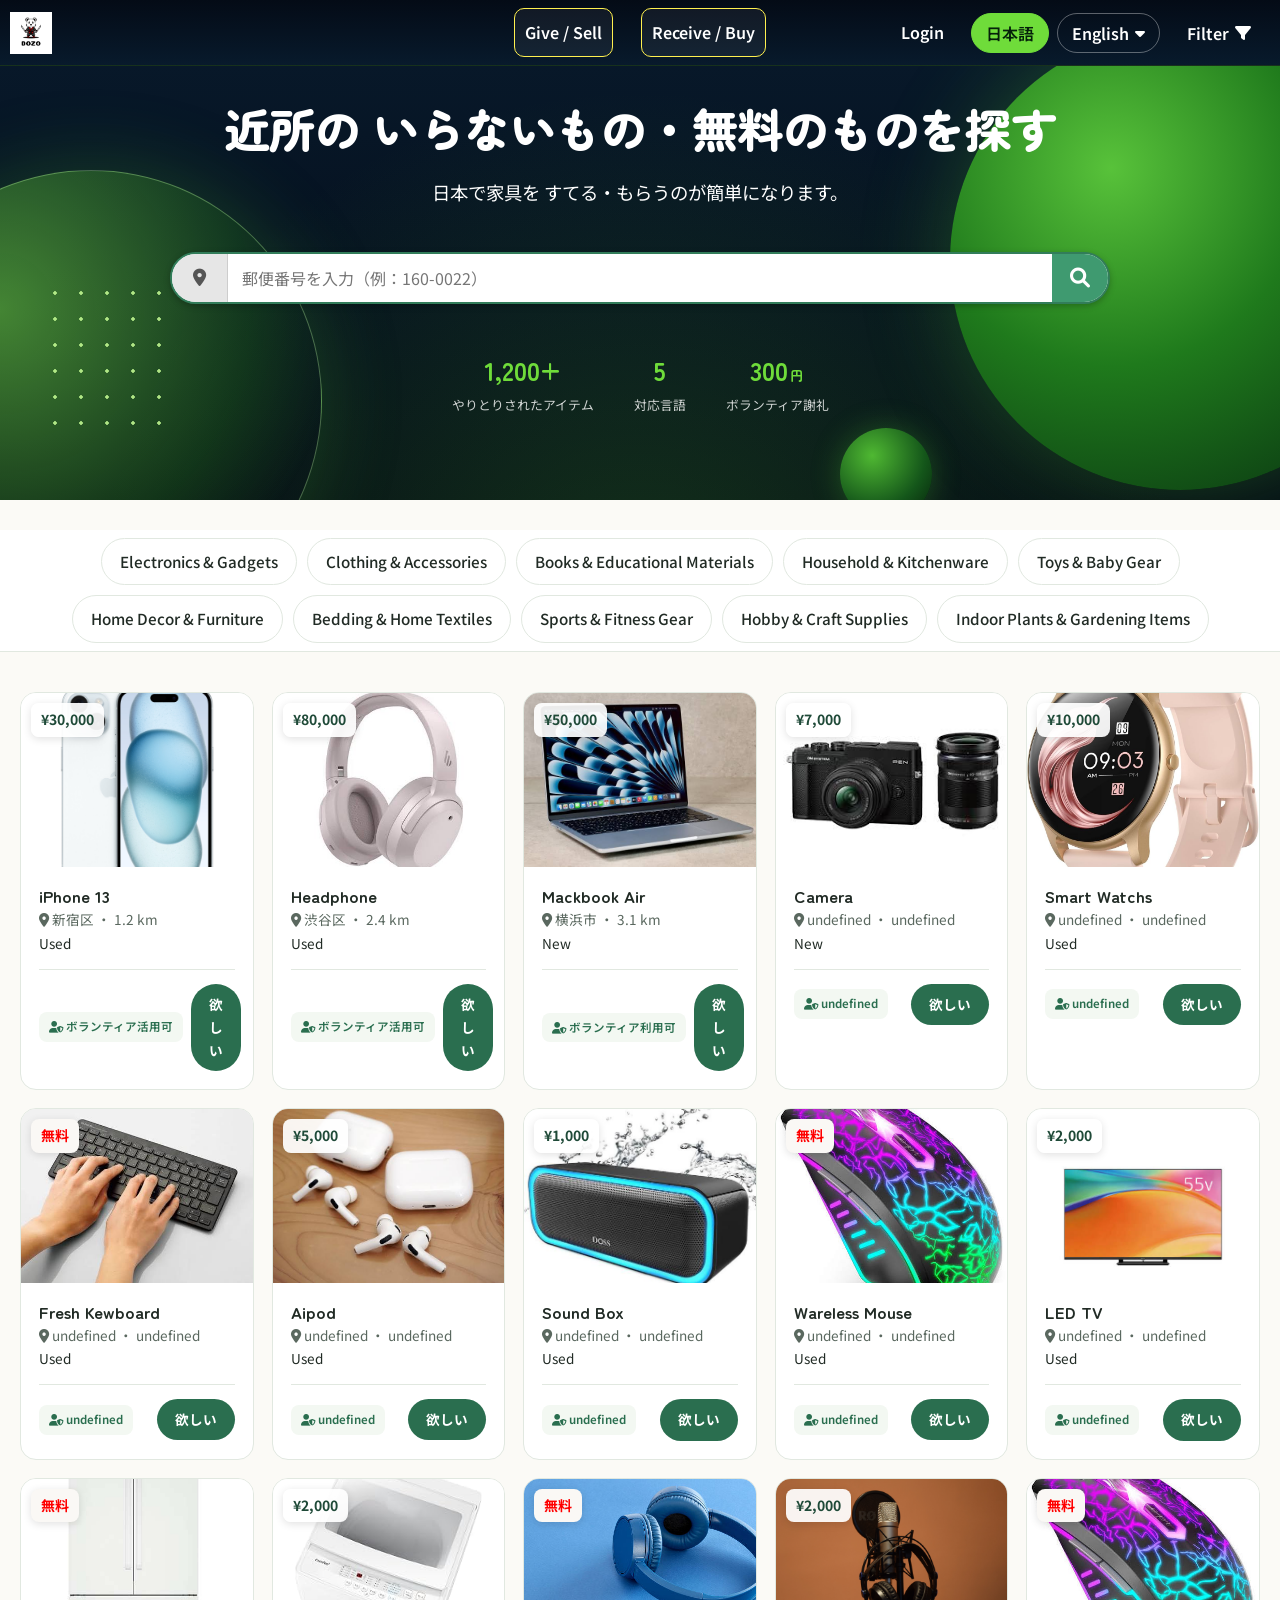
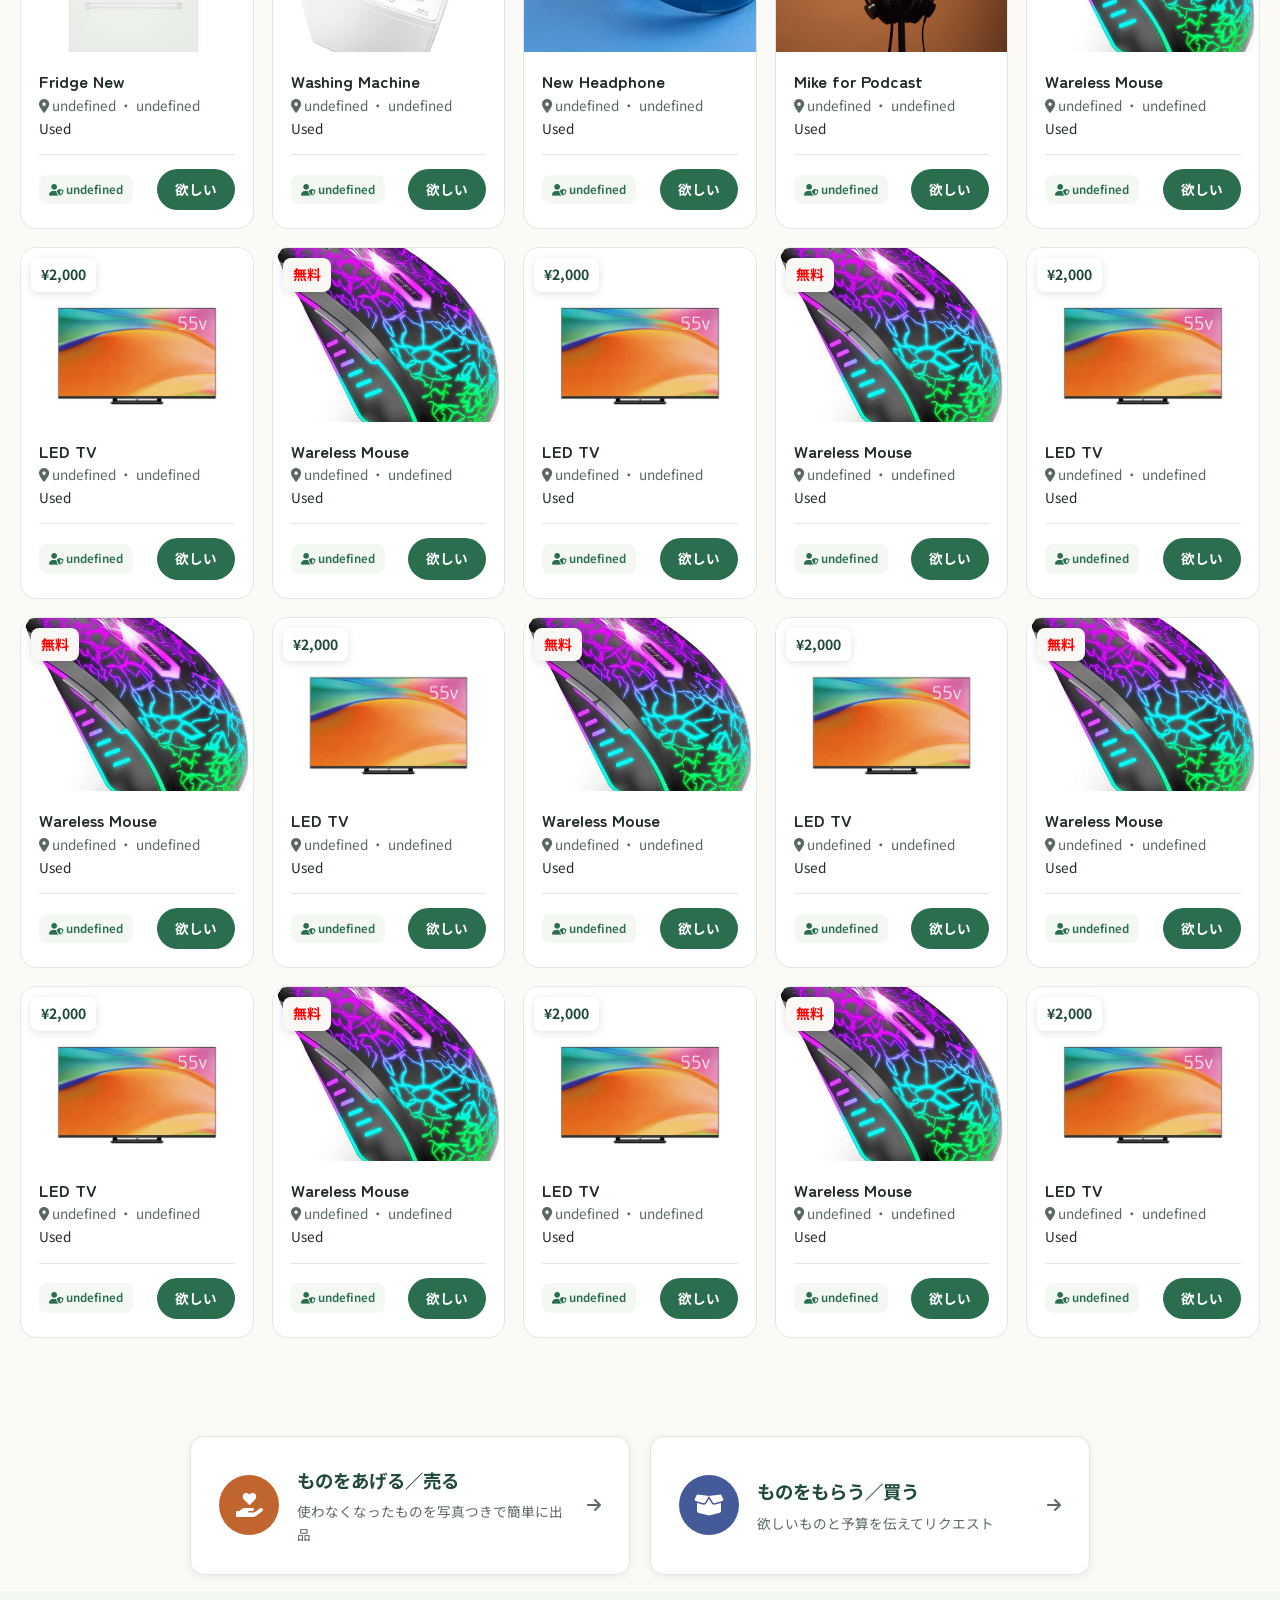
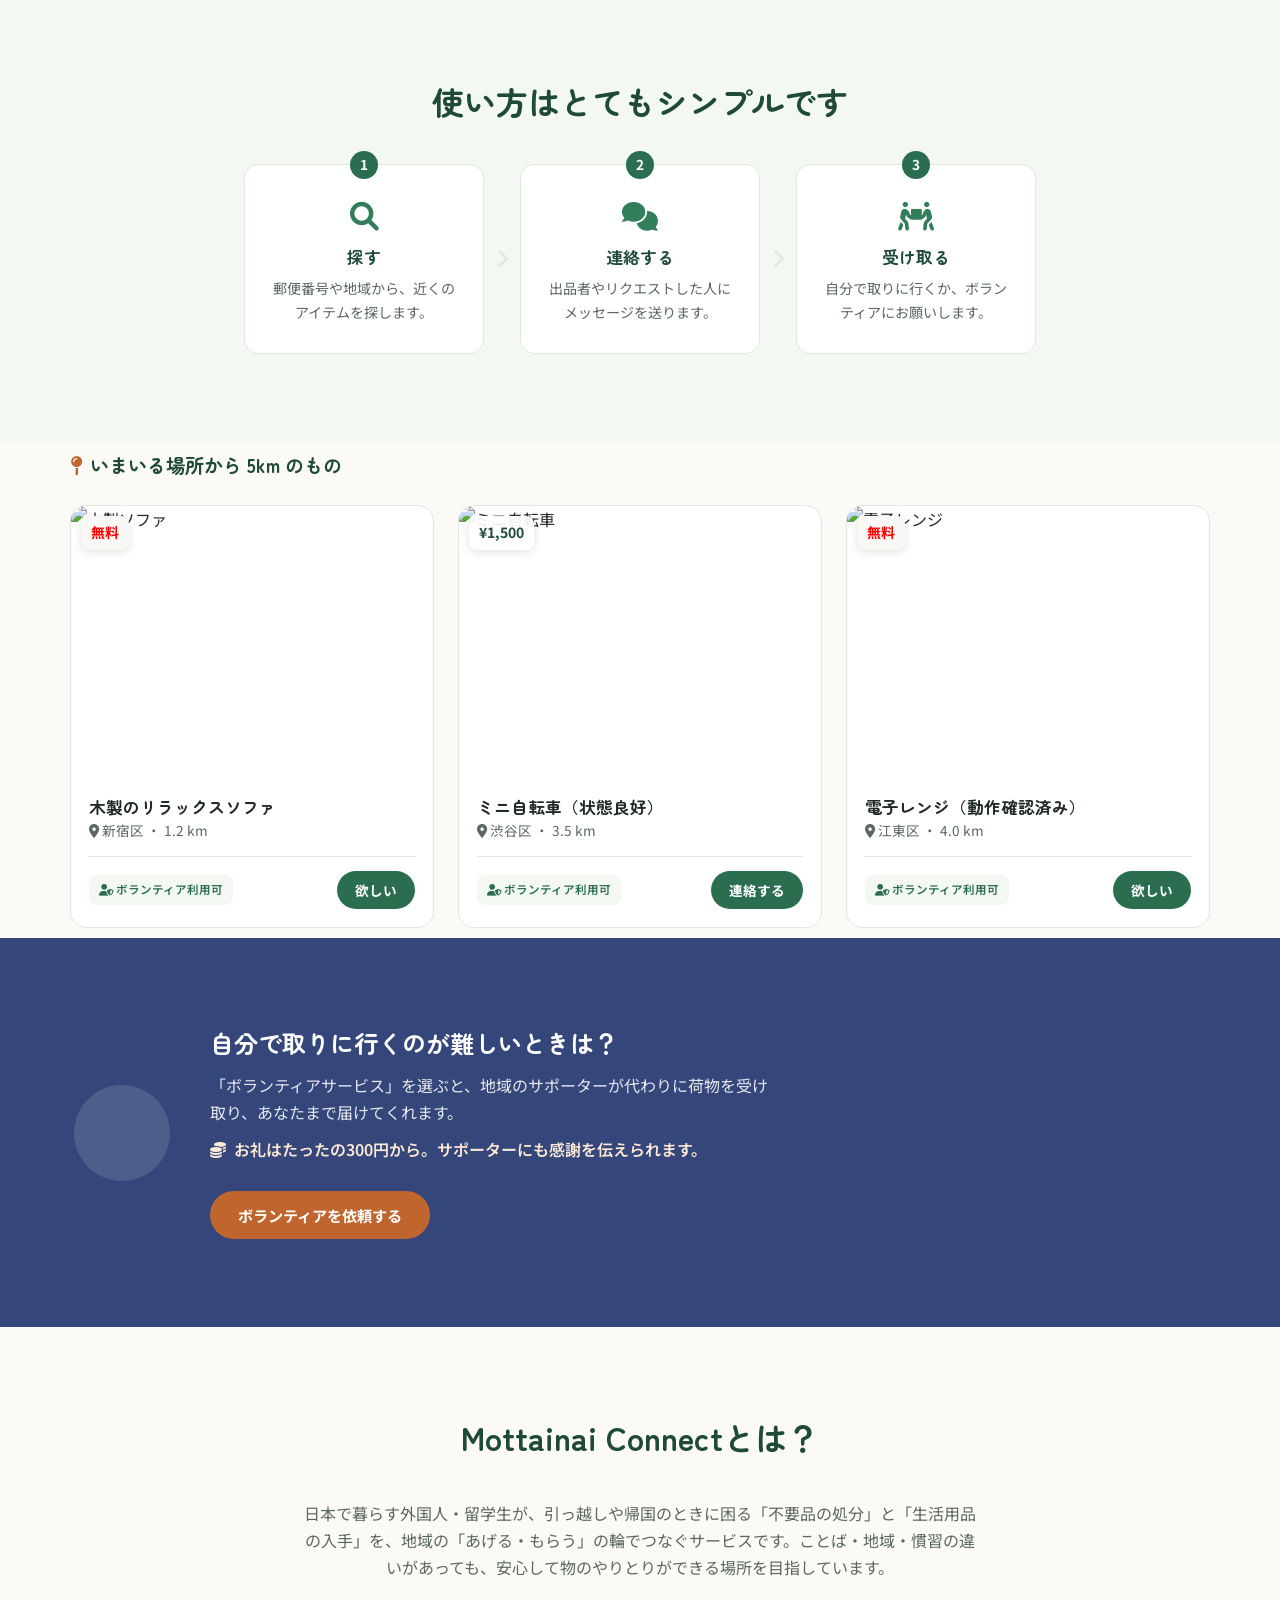
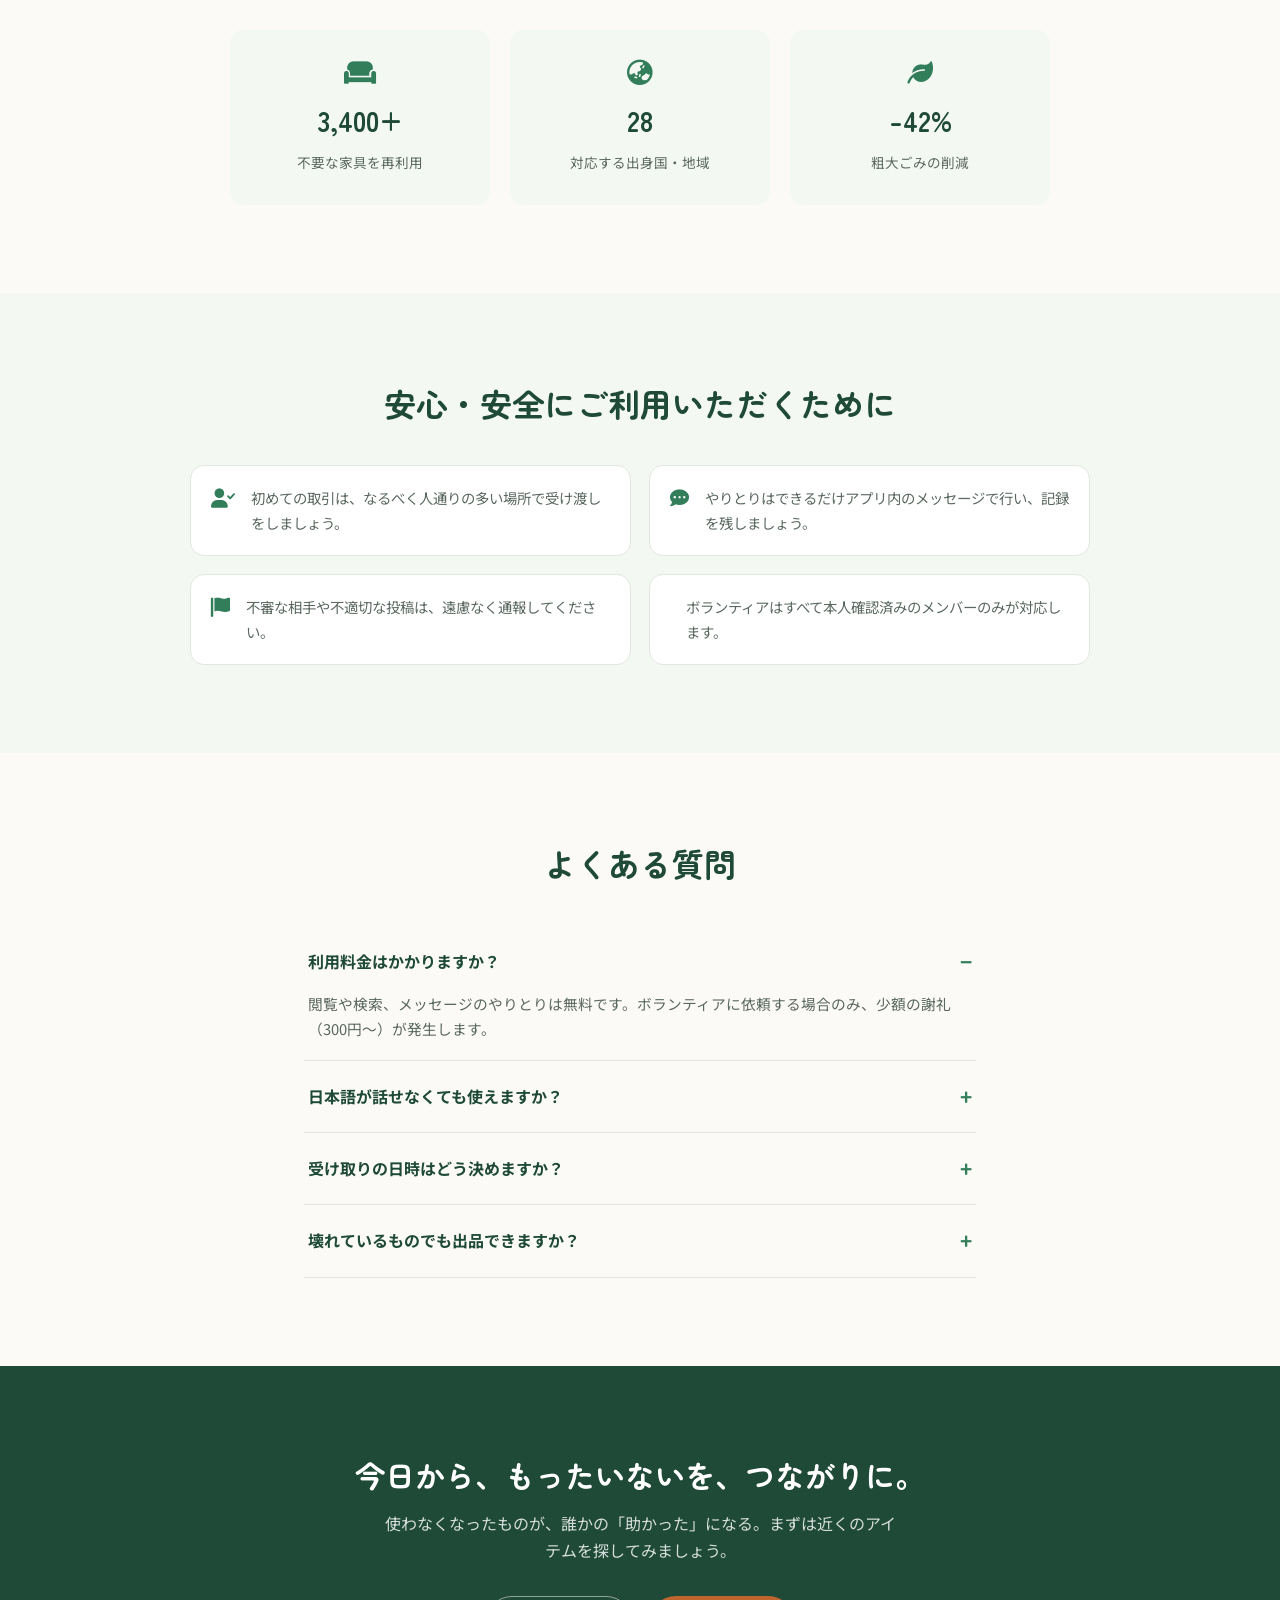
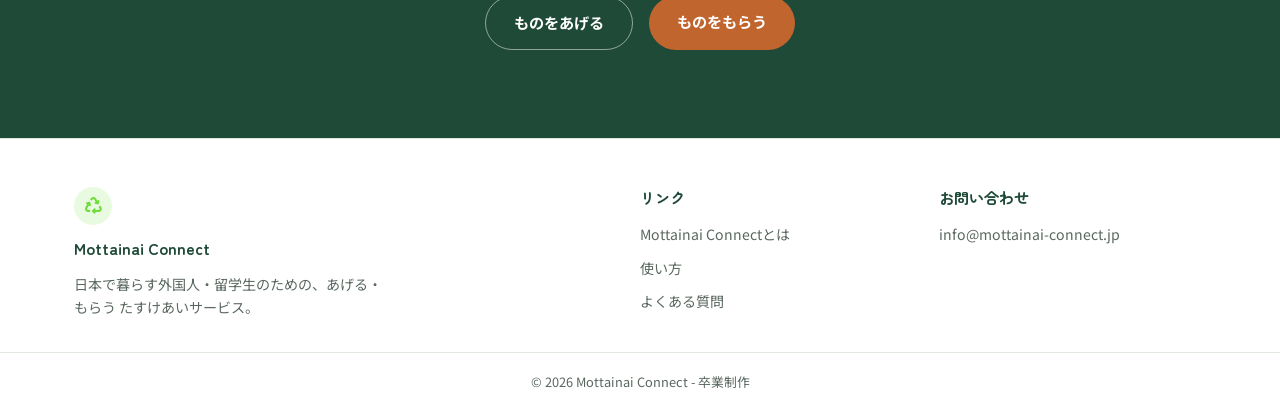
==== commit 0284c996: "update" ====
--- a/index.html
+++ b/index.html
@@ -3,7 +3,7 @@
 <head>
 <meta charset="UTF-8">
 <meta name="viewport" content="width=device-width, initial-scale=1.0">
-<title id="page-title">Mottainai Connect - 卒業制作</title>
+<title id="page-title">ほしいならどうぞ</title>
 <meta name="description" content="Mottainai Connect - 日本で暮らす外国人・留学生のための「あげる・もらう」たすけあいサービス">
 
 <!-- Font Awesome (既存のまま) -->
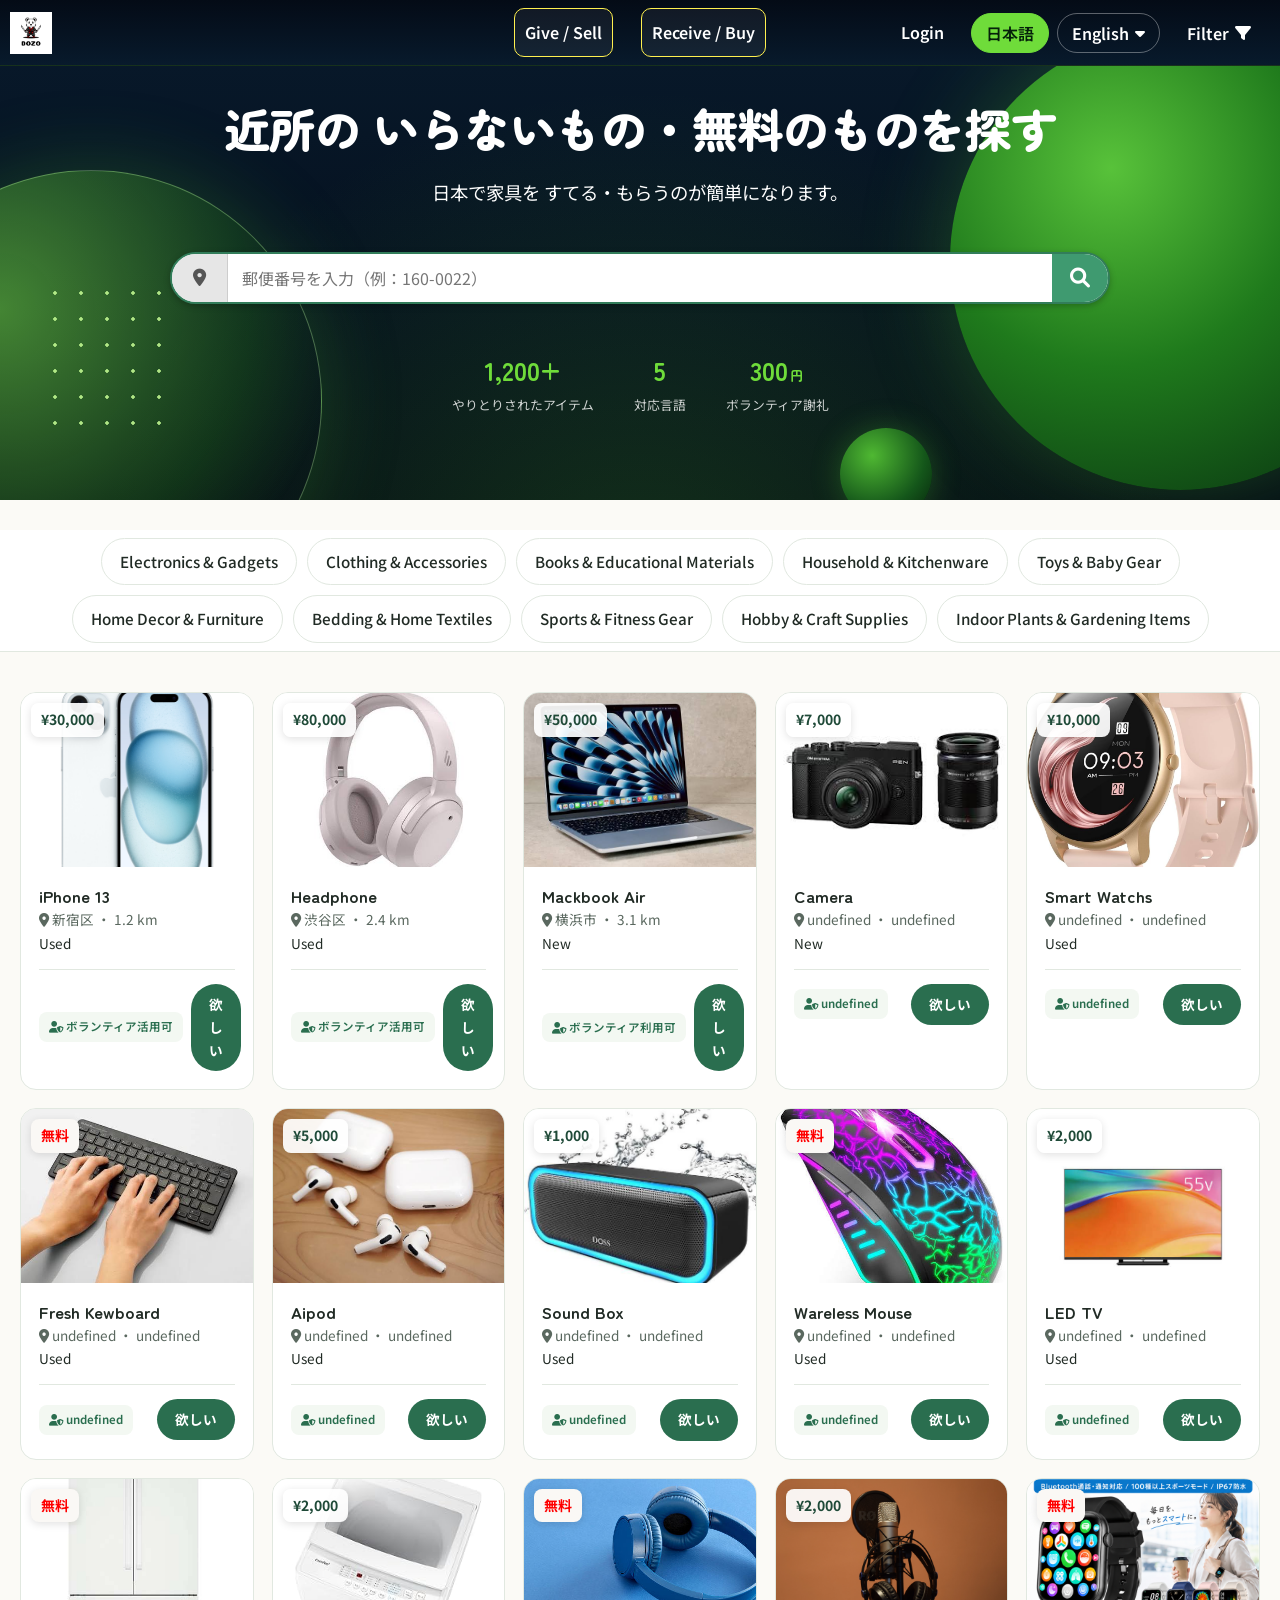
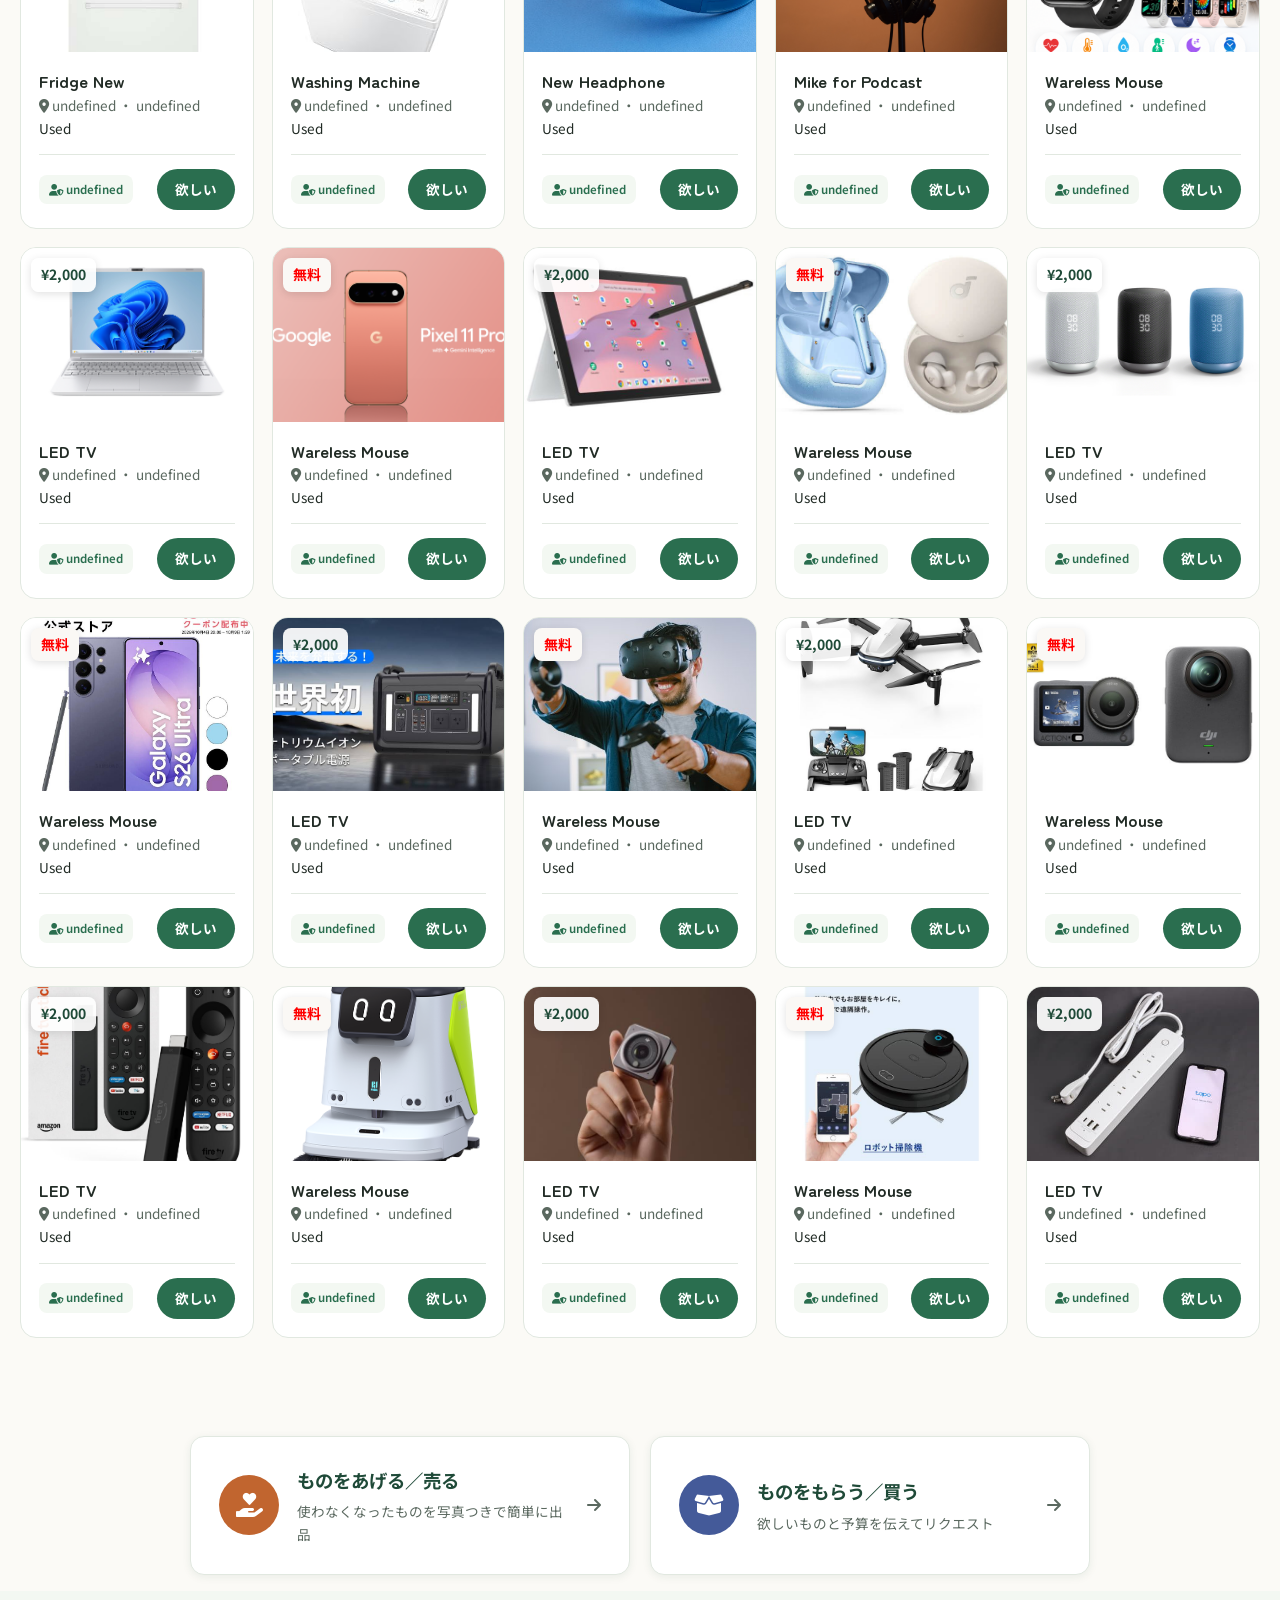
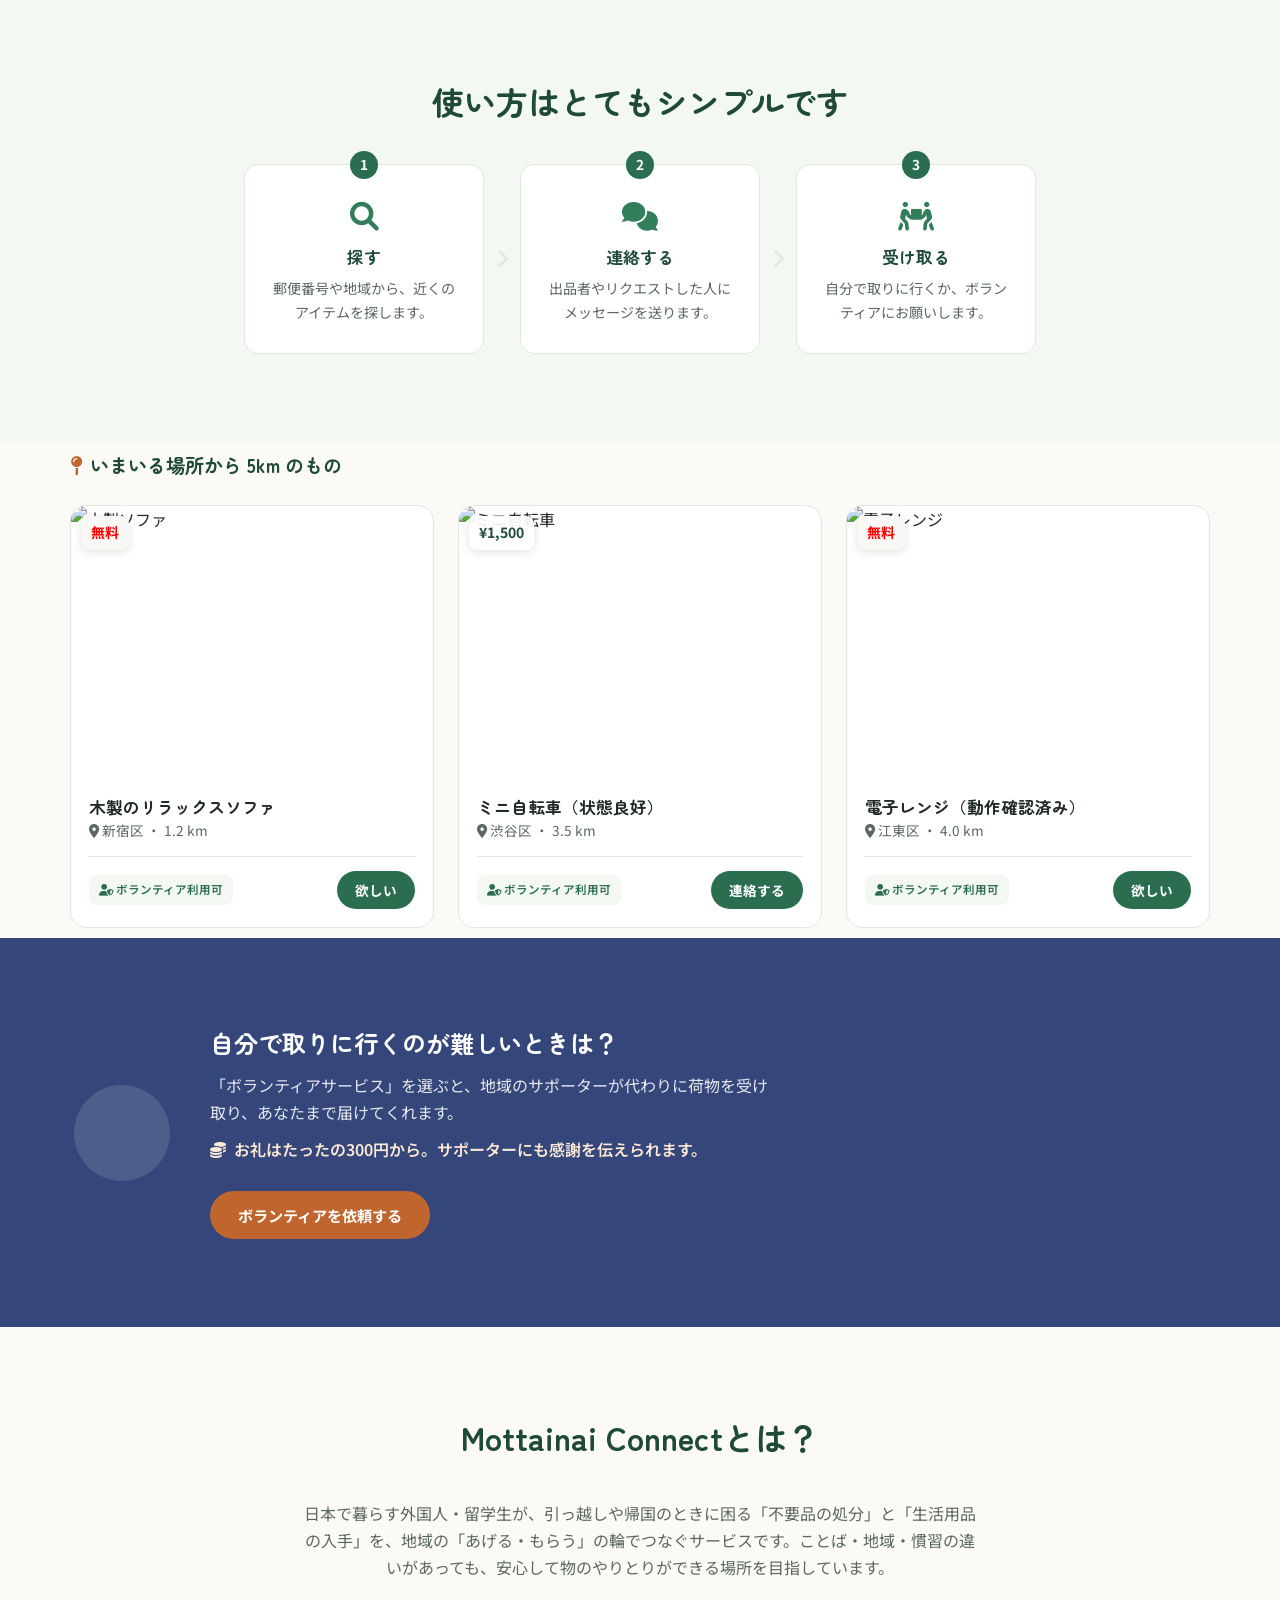
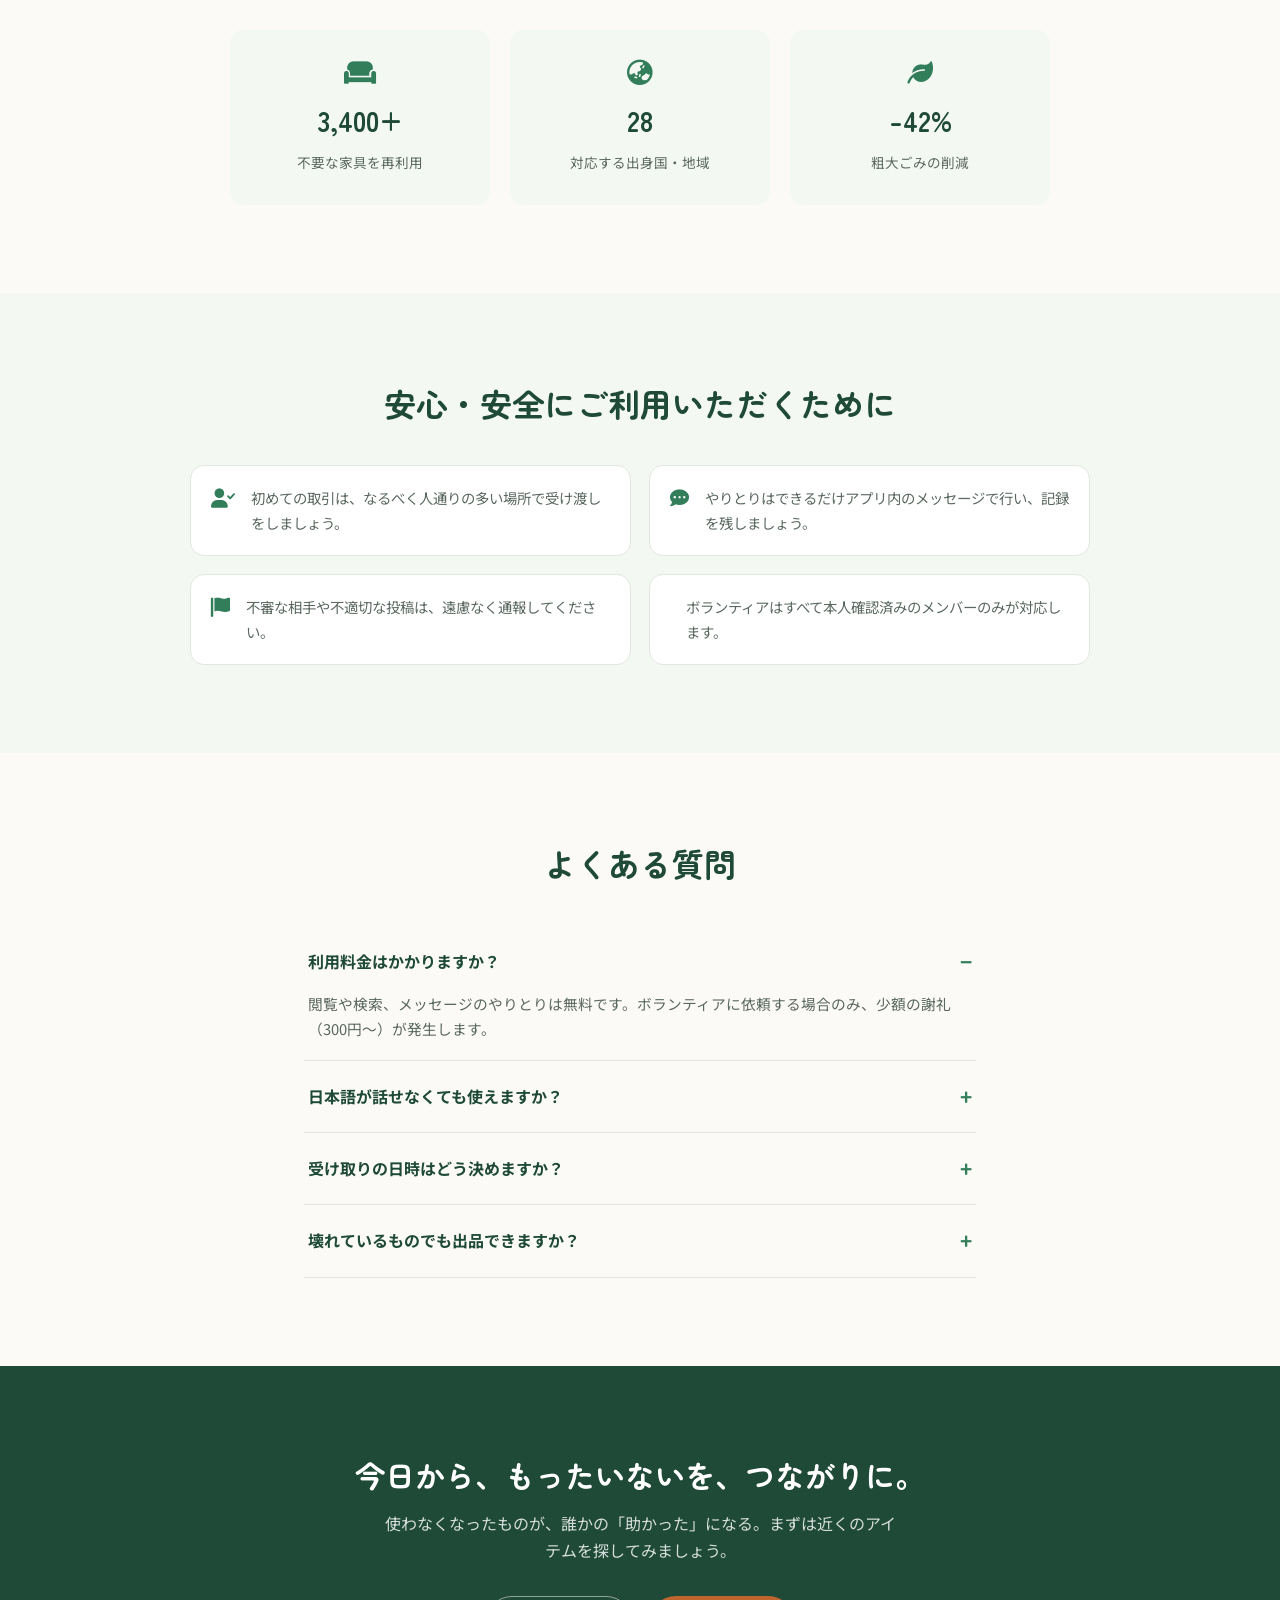
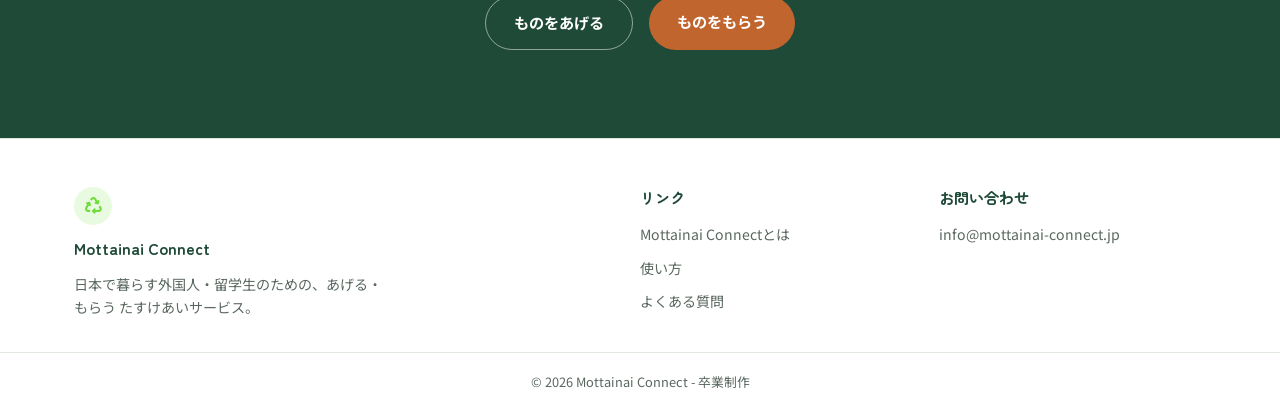
==== commit 4bcee0de: "new dile added" ====
--- a/index.html
+++ b/index.html
@@ -358,11 +358,11 @@
 <script src="js/storage.js"></script>
 <script src="js/components.js"></script>
 <script src="js/filter.js"></script>
+
+<script src="js/products/electronics.js"></script>
+
 <script src="js/index.js"></script>
-<script src="js/products.js"></script>
 <script src="js/product-display.js"></script>
-
 <script src="js/i18n/i18n.js"></script>
-
 </body>
 </html>
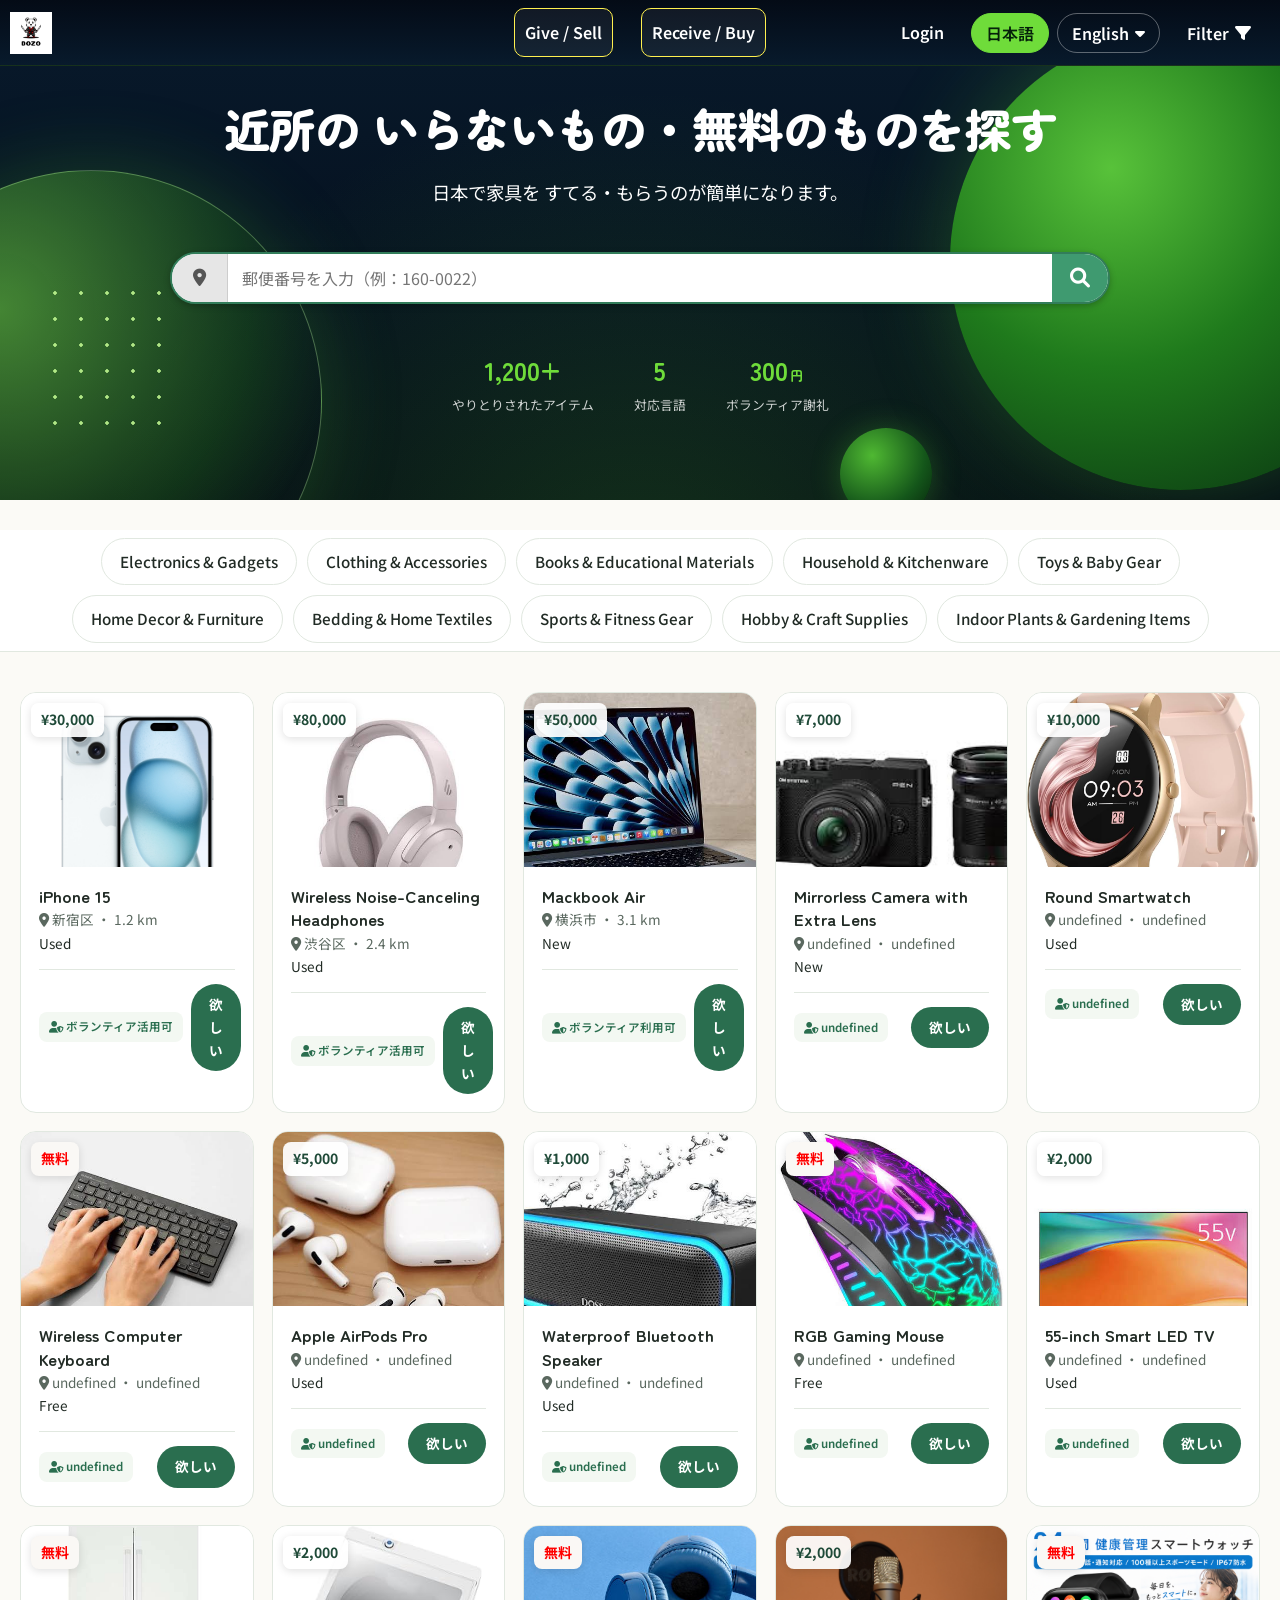
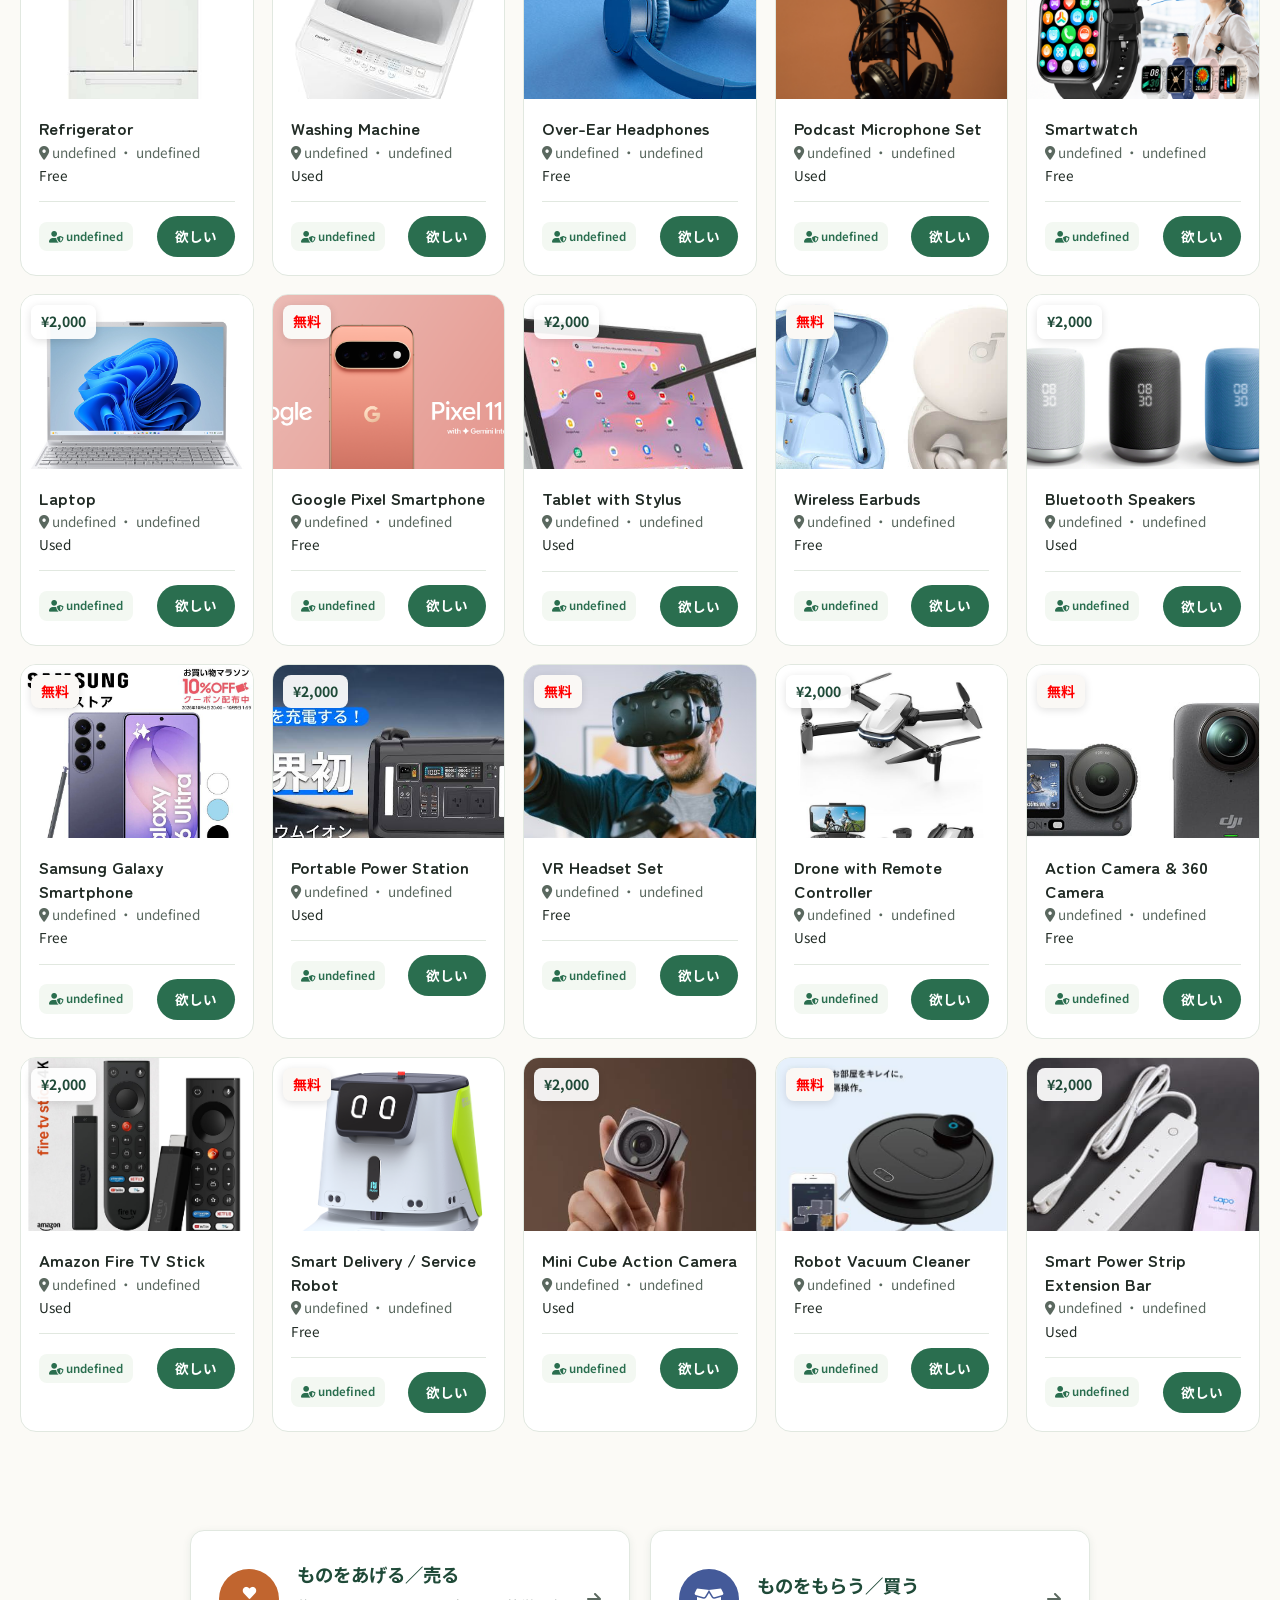
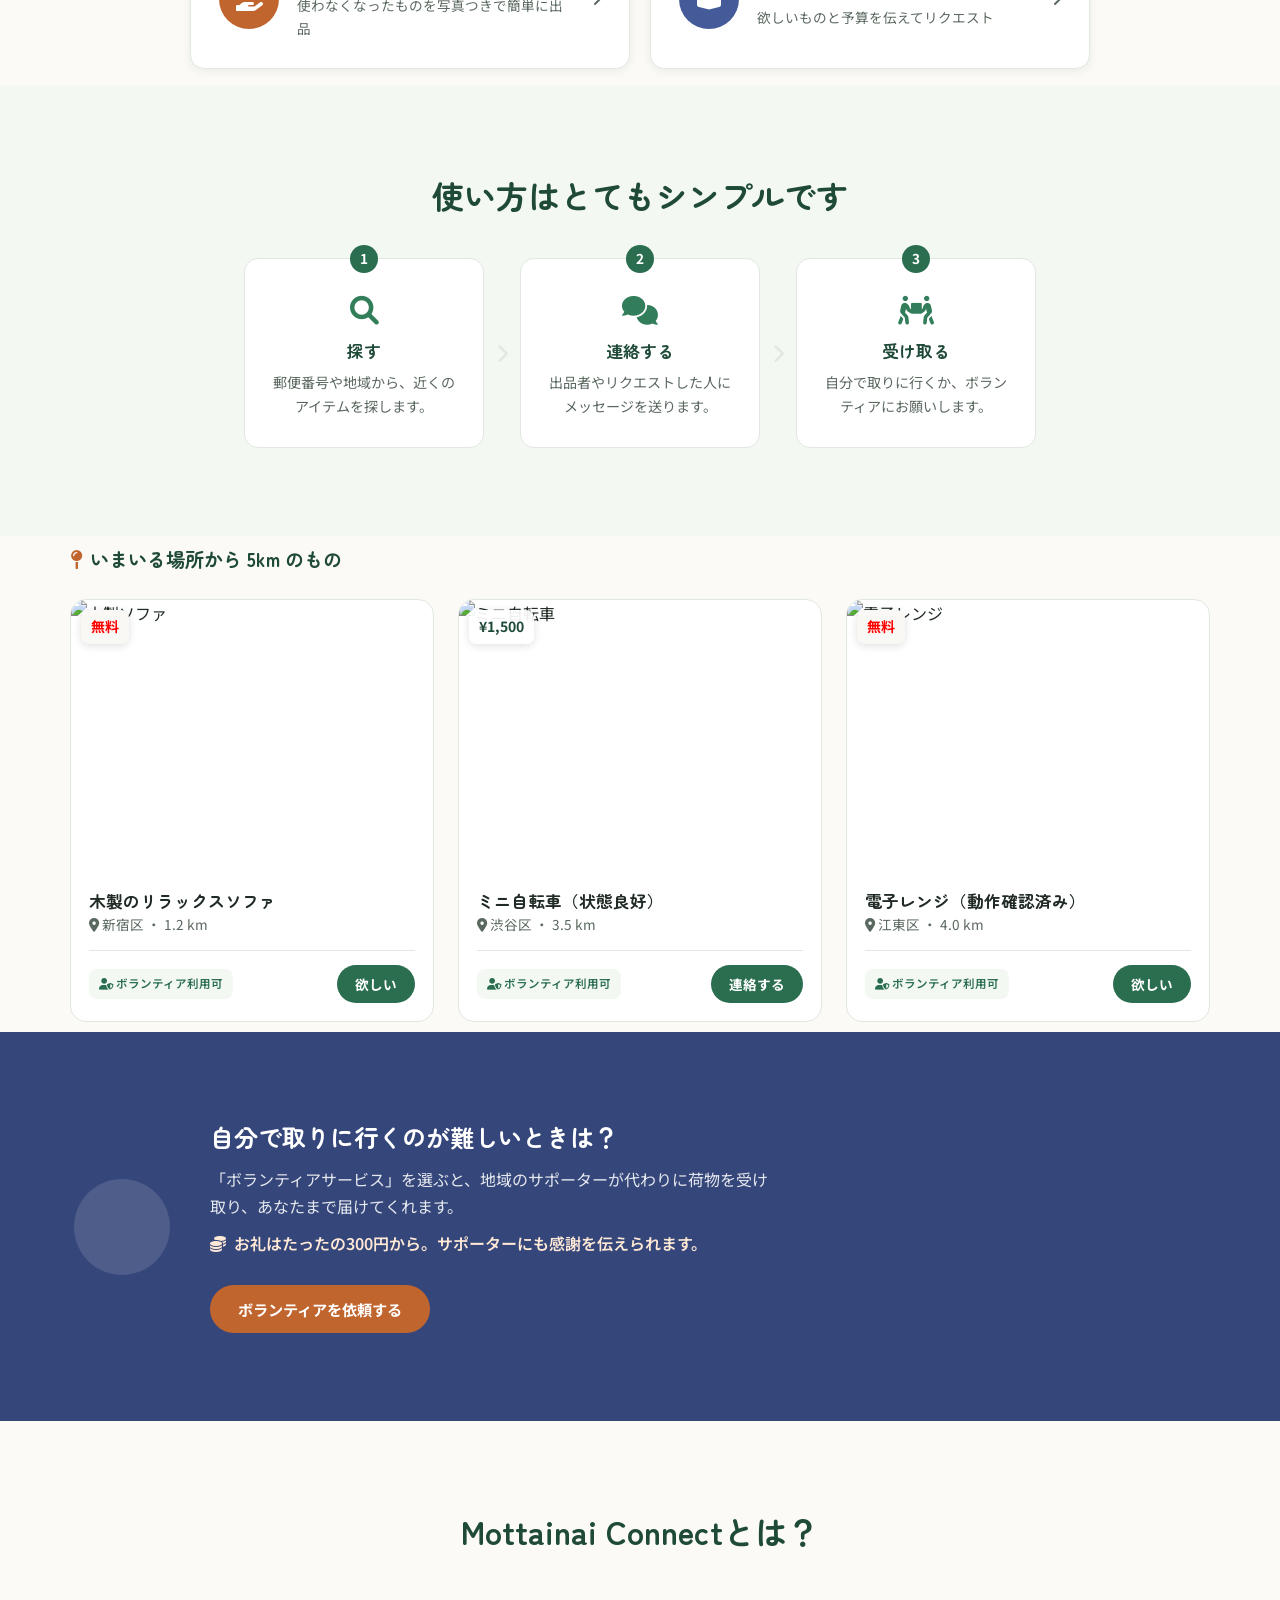
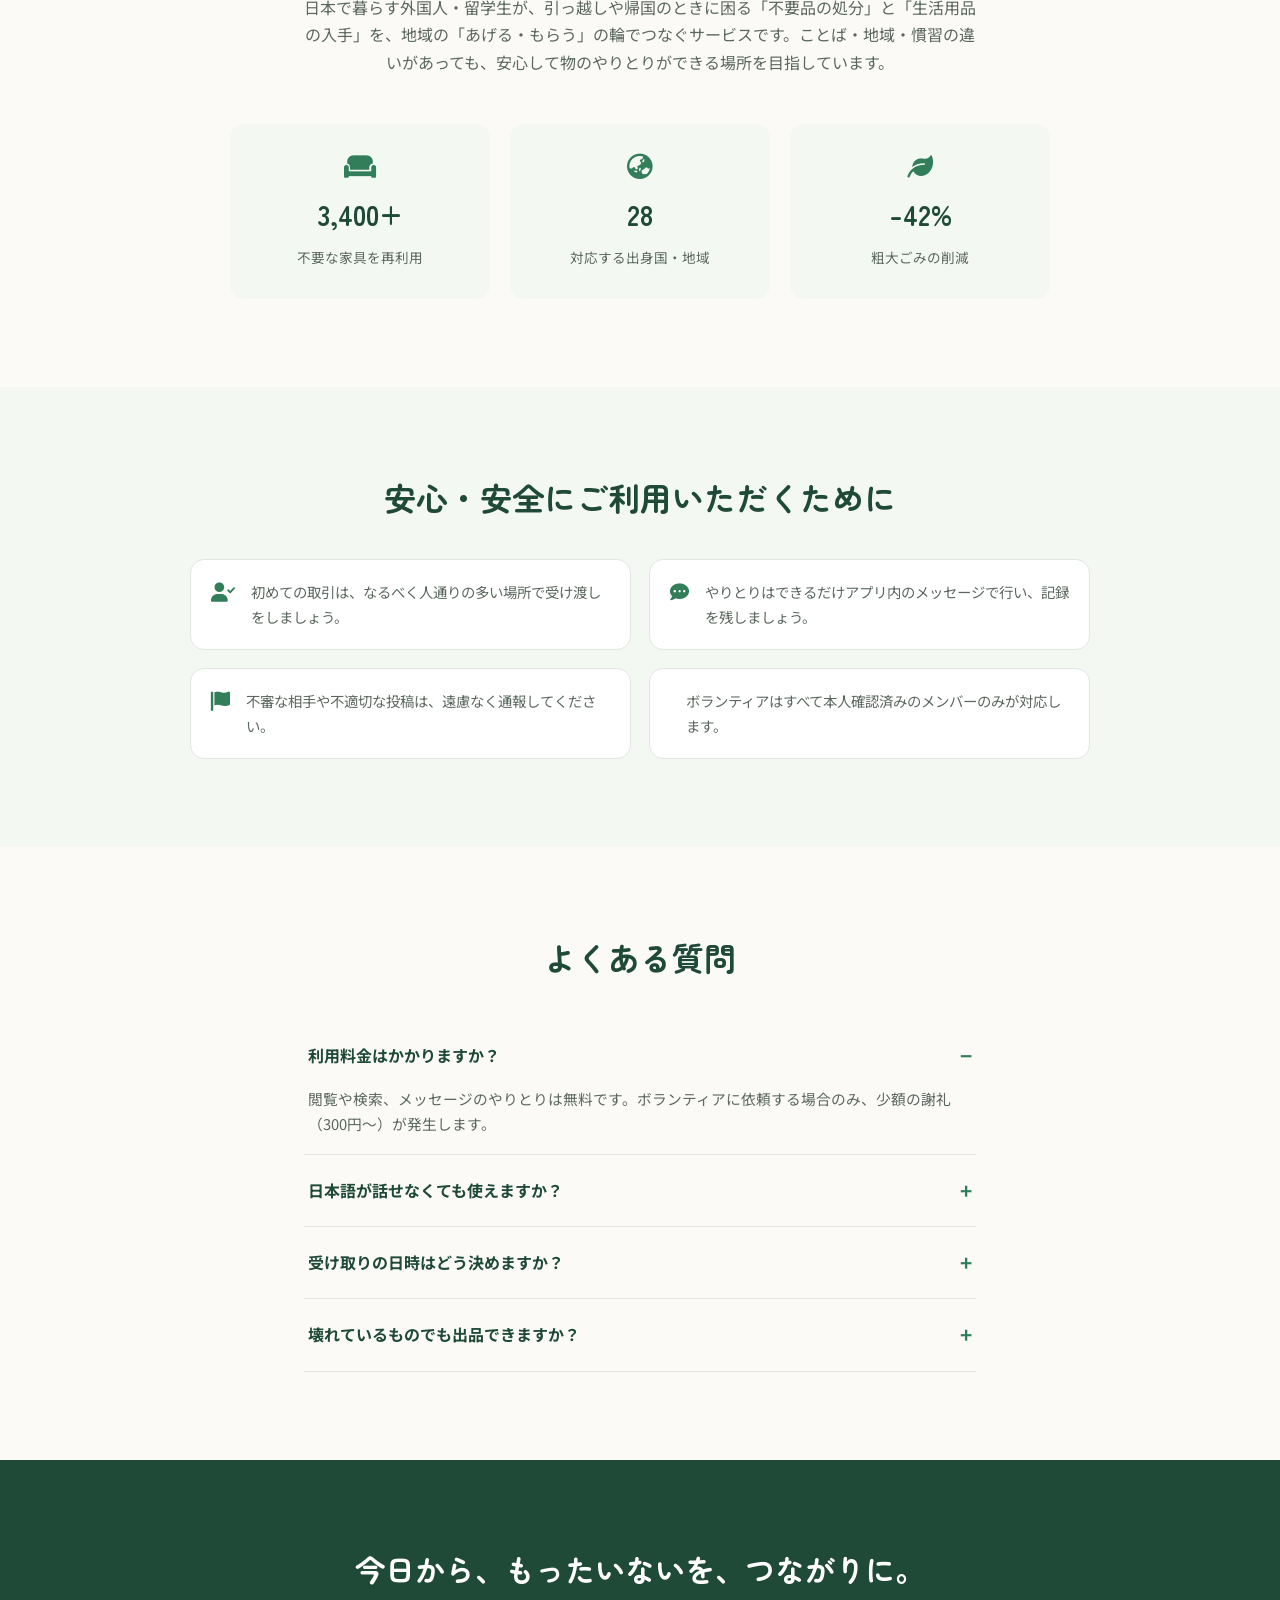
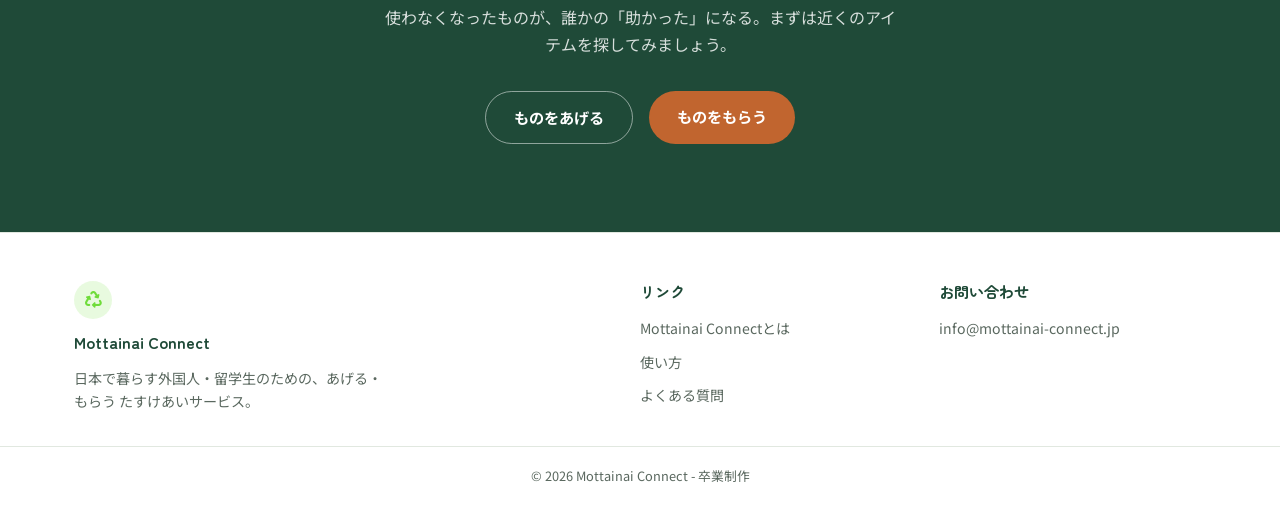
==== commit b0ac9640: "code update and new code added" ====
--- a/index.html
+++ b/index.html
@@ -88,7 +88,7 @@
 <!-- ===== Product section ===== -->
 
 <section class="products-section">
-        <div class="product-grid" id="electronics-products">
+        <div class="product-grid" id="products-container">
         </div>
 </section>
 
@@ -354,15 +354,33 @@
     </div>
 </footer>
 
+<!-- Shared Scripts -->
 <script src="js/lang.js"></script>
 <script src="js/storage.js"></script>
 <script src="js/components.js"></script>
 <script src="js/filter.js"></script>
 
+<!-- Product Data -->
 <script src="js/products/electronics.js"></script>
-
+<script src="js/products/clothing.js"></script>
+<script src="js/products/books.js"></script>
+<script src="js/products/household.js"></script>
+<script src="js/products/toys.js"></script>
+<script src="js/products/furniture.js"></script>
+<script src="js/products/bedding.js"></script>
+<script src="js/products/sports.js"></script>
+<script src="js/products/hobby.js"></script>
+<script src="js/products/indoor.js"></script>
+
+<!-- Product Card Function (NEW) -->
+<script src="js/product-card.js"></script>
+
+<!-- Main JavaScript -->
 <script src="js/index.js"></script>
 <script src="js/product-display.js"></script>
+
+<!-- Multi-language -->
 <script src="js/i18n/i18n.js"></script>
+
 </body>
 </html>
--- a/css/product-card.css
+++ b/css/product-card.css
@@ -71,6 +71,39 @@
     color: red;
 }
 
+/* Product Image Click */
+
+.card-image-box {
+    position: relative;
+}
+
+.product-image-link {
+    display: block;
+    cursor: pointer;
+    text-decoration: none;
+}
+
+.product-image-link:hover .product-image {
+    transform: scale(1.04);
+}
+
+.product-image {
+    transition: transform 0.3s ease;
+}
+
+.card-image-box {
+    overflow: hidden;
+}
+
+.card-image-box .badge {
+    position: absolute;
+    top: 10px;
+    left: 10px;
+    pointer-events: none;
+}
+
+
+
 @media (max-width: 1000px) {
     .product-grid {
         grid-template-columns: repeat(3, 1fr);
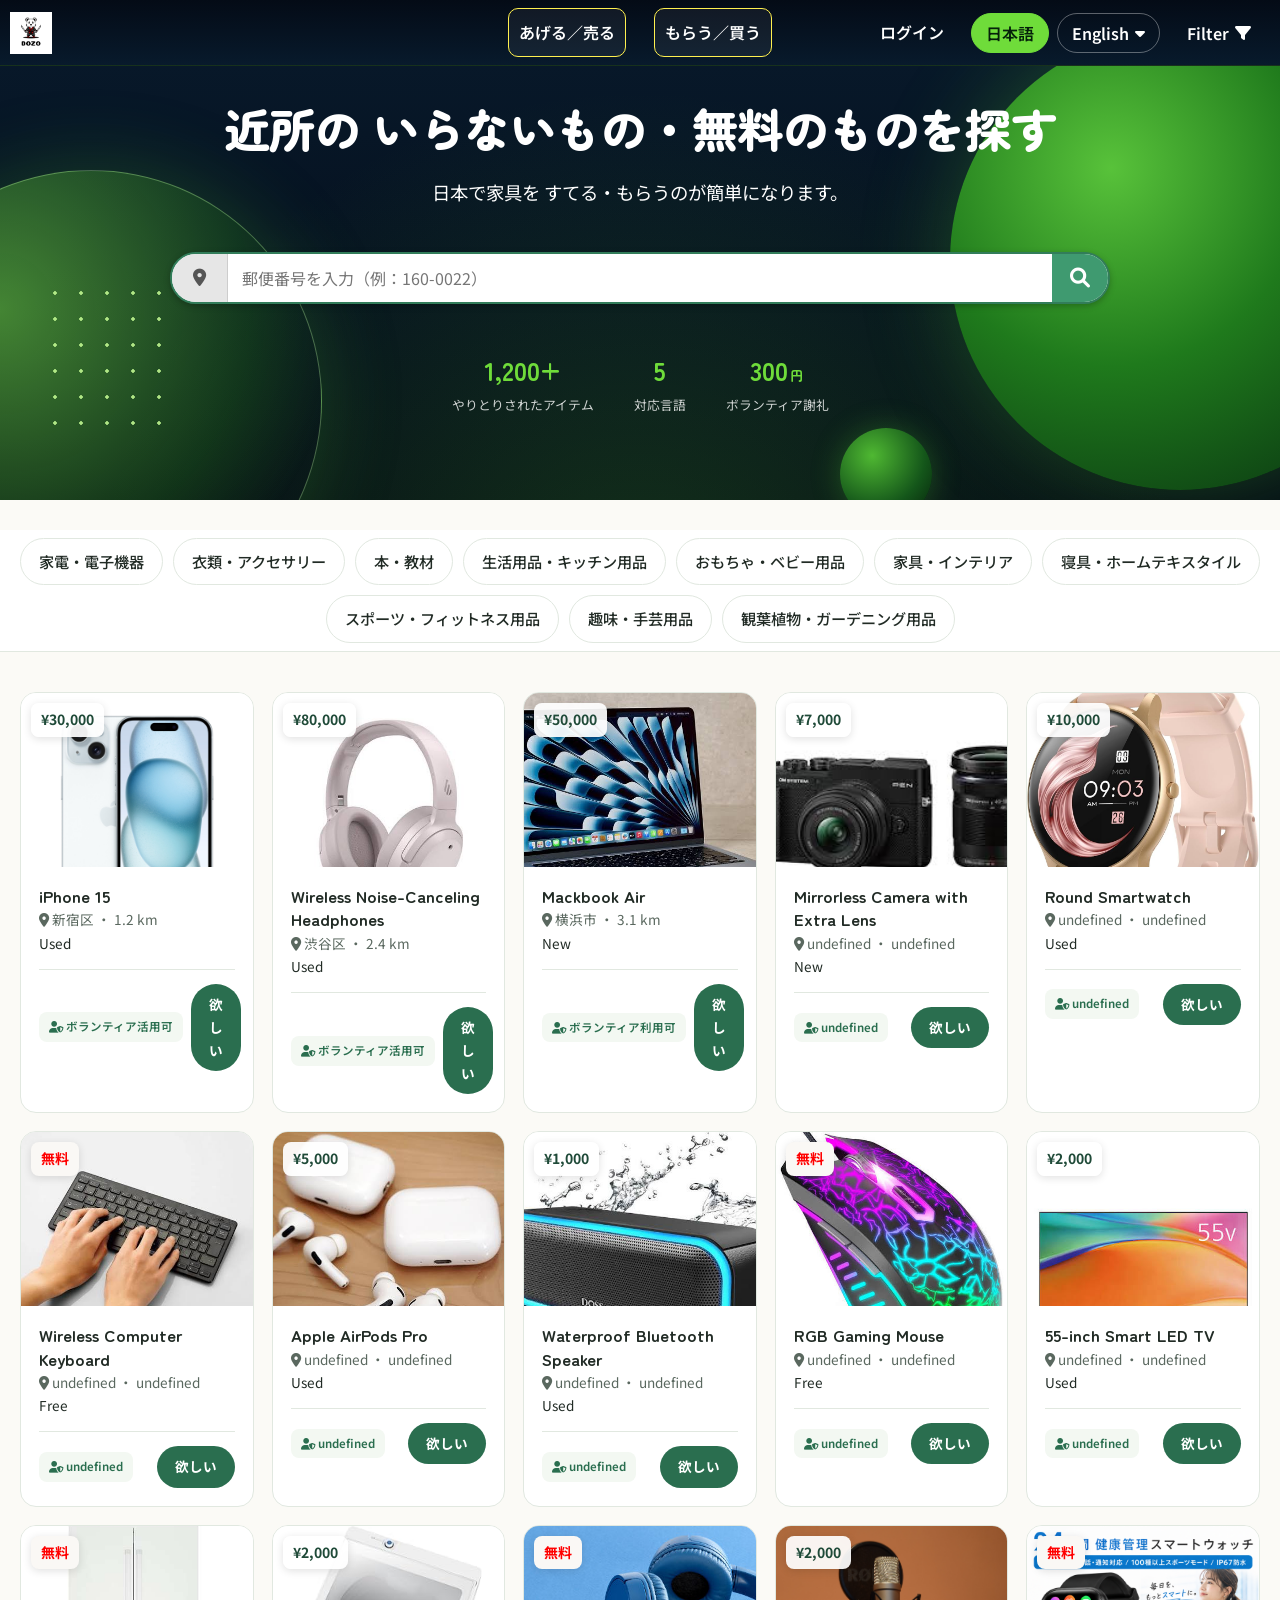
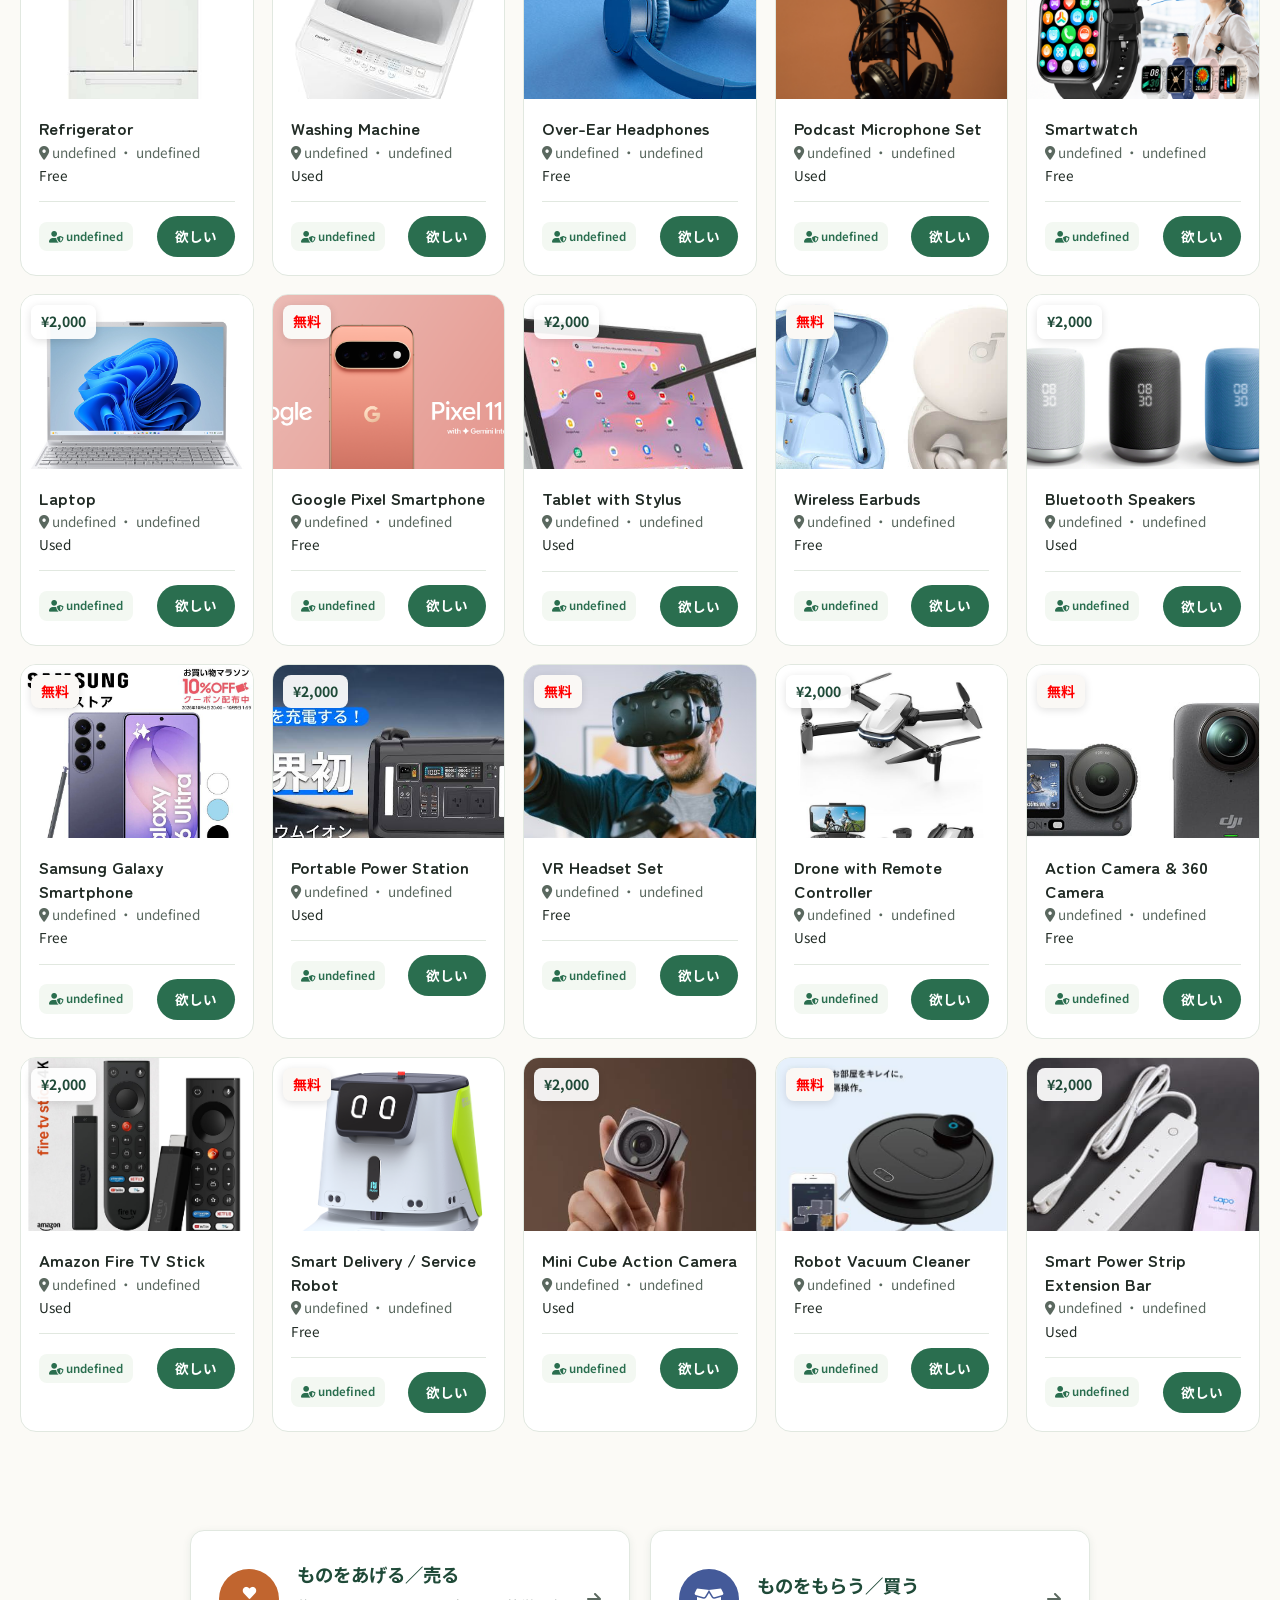
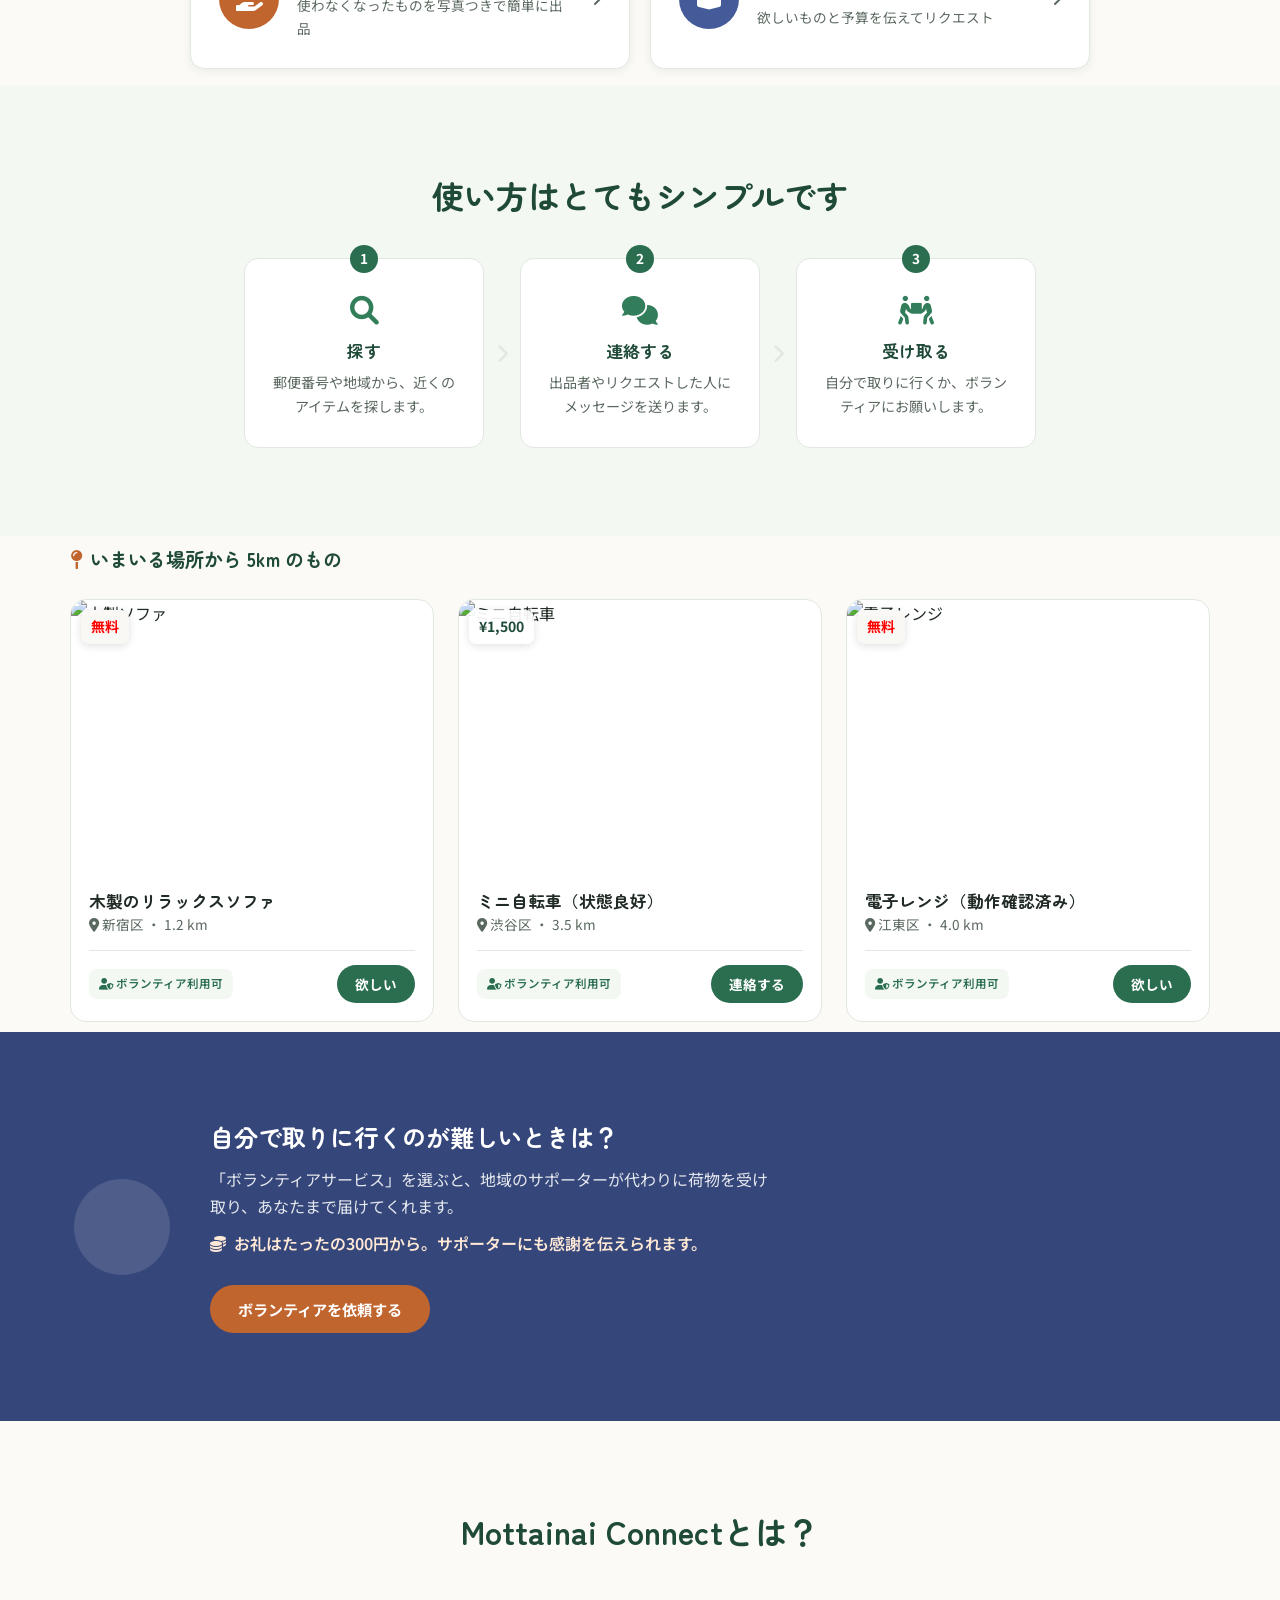
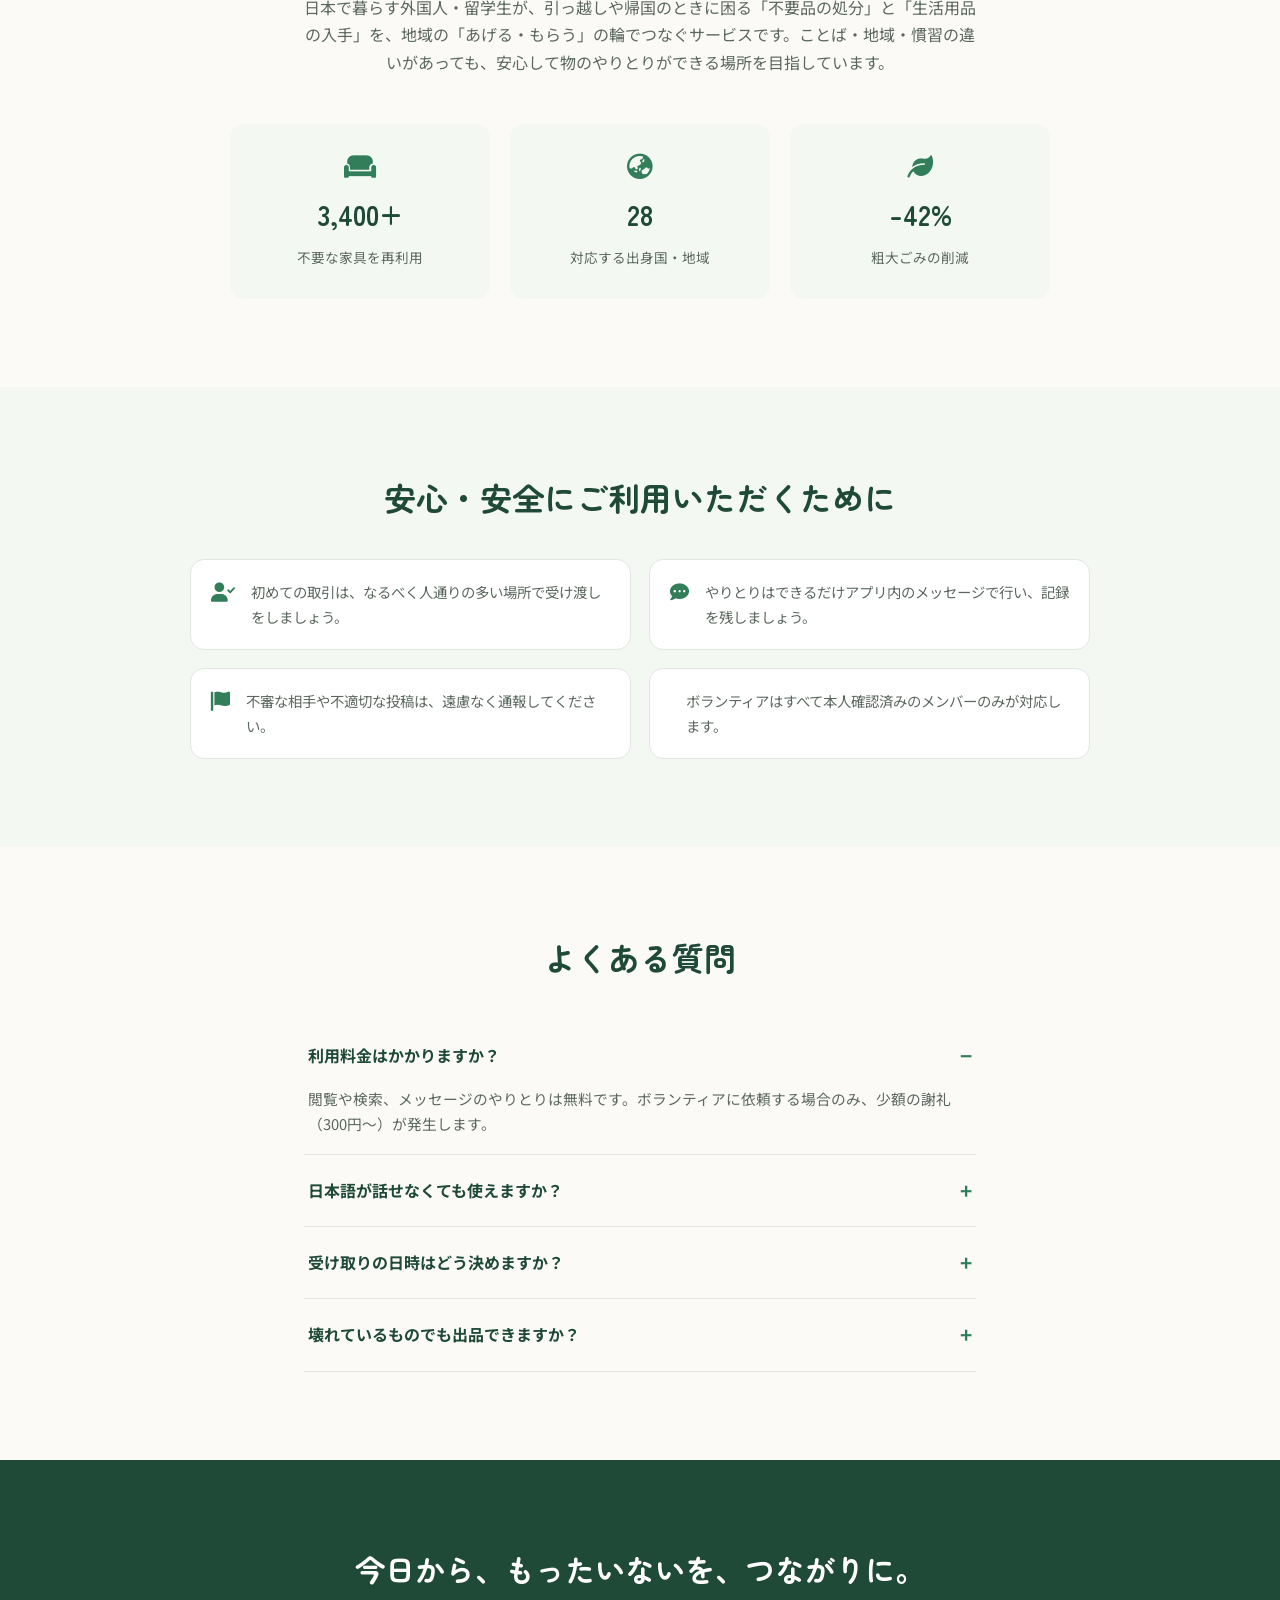
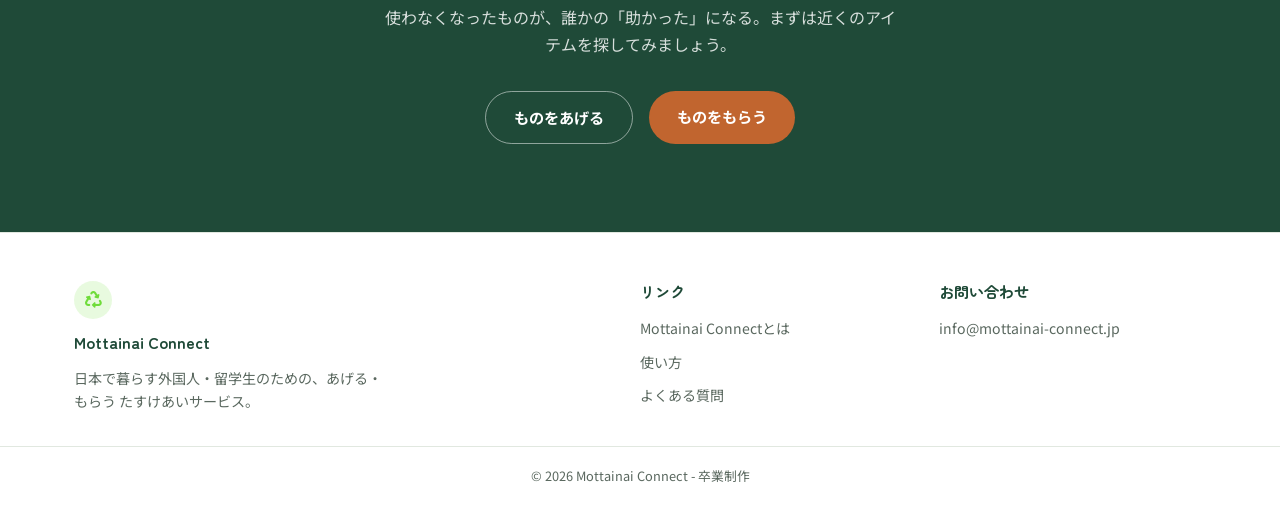
==== commit 0de21aa9: "language Problem Solved" ====
--- a/index.html
+++ b/index.html
@@ -358,6 +358,7 @@
 <script src="js/lang.js"></script>
 <script src="js/storage.js"></script>
 <script src="js/components.js"></script>
+<script type="module" src="js/auth/header-auth.js"></script>
 <script src="js/filter.js"></script>
 
 <!-- Product Data -->
@@ -380,7 +381,7 @@
 <script src="js/product-display.js"></script>
 
 <!-- Multi-language -->
-<script src="js/i18n/i18n.js"></script>
+<!-- <script src="js/i18n/i18n.js"></script> -->
 
 </body>
 </html>
